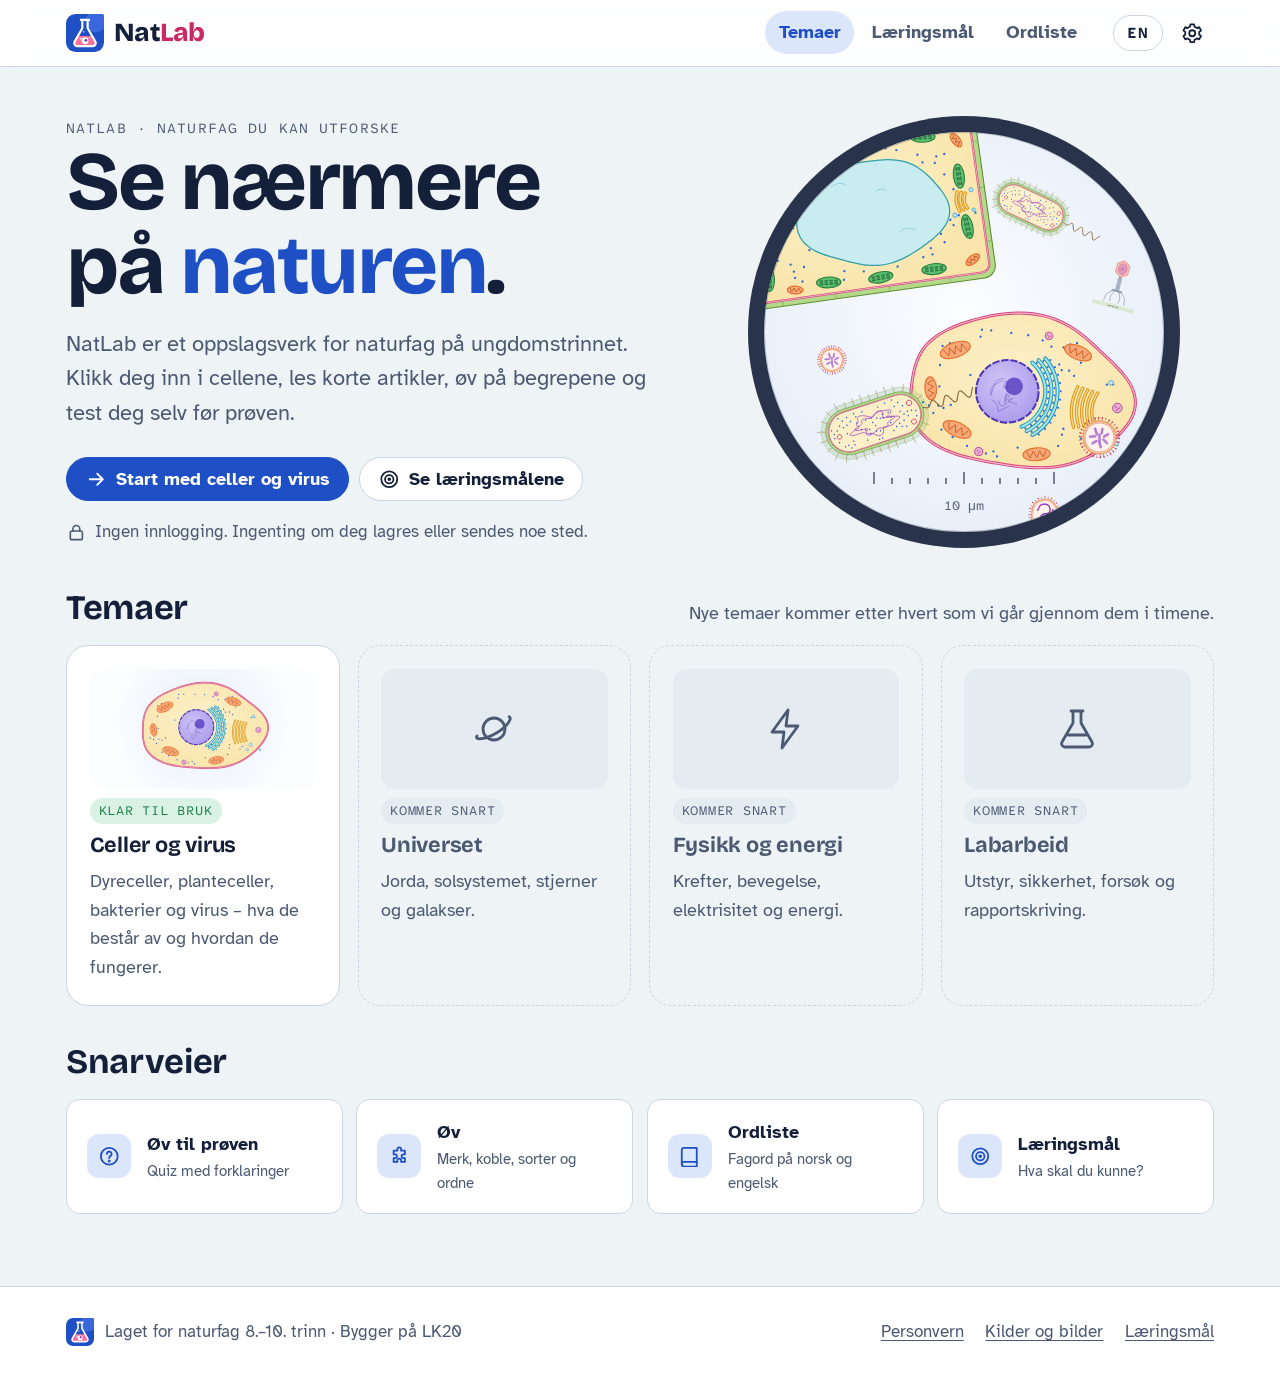
==== index.html @ e9ff168e "Add files via upload" ====
<!doctype html>
<html lang="nb">
<head>
<meta charset="utf-8">
<meta name="viewport" content="width=device-width, initial-scale=1, viewport-fit=cover">
<title>NatLab</title>
<meta name="claude:viewport-fit-sides" content="cover">
<meta name="description" content="NatLab – et interaktivt oppslagsverk i naturfag for 8.–10. trinn. Utforsk celler og virus, les, øv og test deg selv.">
<meta name="color-scheme" content="light dark">
<link rel="icon" href="assets/img/logo.svg" type="image/svg+xml">
<link rel="stylesheet" href="assets/css/natlab.css">
</head>
<body>
<a class="skip" href="#main">Hopp til innholdet</a>
<div id="dev-banner" class="dev-banner" hidden></div>
<header class="site-header" id="site-header"></header>
<main id="main" tabindex="-1"></main>
<footer class="site-footer" id="site-footer"></footer>
<div id="player" class="player" hidden role="region" aria-label="Opplesing"></div>
<div id="toast" class="toast" hidden role="status" aria-live="polite"></div>
<dialog id="settings" class="settings" aria-labelledby="settings-title"></dialog>
<noscript><p style="padding:2rem">NatLab trenger JavaScript for å fungere. / NatLab needs JavaScript to work.</p></noscript>

<!-- 1) Kjernen -->
<script src="assets/js/core.js"></script>

<!-- 2) Innhold: faste tekster og temaliste -->
<script src="content/ui.js"></script>
<script src="content/temaer.js"></script>
<script src="content/personvern.js"></script>

<!-- 3) Innhold: tema «Celler og virus» -->
<script src="content/celler/tema.js"></script>
<script src="content/celler/kilder.js"></script>
<script src="content/celler/strukturer.js"></script>
<script src="content/celler/diagrammer.js"></script>
<script src="content/celler/dyrecelle.js"></script>
<script src="content/celler/plantecelle.js"></script>
<script src="content/celler/bakterie.js"></script>
<script src="content/celler/virus.js"></script>
<script src="content/celler/sammenligning.js"></script>
<script src="content/celler/maal.js"></script>
<script src="content/celler/ordliste.js"></script>
<script src="content/celler/quiz.js"></script>
<!-- Nytt tema? Legg til filene her (se README.md). -->

<!-- 4) Appen -->
<script src="assets/js/readaloud.js"></script>
<script src="assets/js/diagram.js"></script>
<script src="assets/js/article.js"></script>
<script src="assets/js/activities.js"></script>
<script src="assets/js/quiz.js"></script>
<script src="assets/js/scale.js"></script>
<script src="assets/js/pages.js"></script>
<script src="assets/js/app.js"></script>
</body>
</html>
---- assets/css/natlab.css ----
/* =====================================================================
   NatLab – utseende
   Layout-idé: "objektglass" – hver side er som en preparert prøve med
   etikett (prøvenummer og størrelse), fargene er hentet fra fargestoffene
   man bruker i mikroskopet (metylenblått, eosin, jod).
   Mørk modus er "mørkefelt-mikroskopi".
   ===================================================================== */

@font-face { font-family: "Atkinson Hyperlegible"; src: url("../fonts/atkinson-hyperlegible-latin-400-normal.woff2") format("woff2"); font-weight: 400; font-style: normal; font-display: swap; }
@font-face { font-family: "Atkinson Hyperlegible"; src: url("../fonts/atkinson-hyperlegible-latin-700-normal.woff2") format("woff2"); font-weight: 700; font-style: normal; font-display: swap; }
@font-face { font-family: "Atkinson Hyperlegible"; src: url("../fonts/atkinson-hyperlegible-latin-400-italic.woff2") format("woff2"); font-weight: 400; font-style: italic; font-display: swap; }
@font-face { font-family: "Atkinson Hyperlegible"; src: url("../fonts/atkinson-hyperlegible-latin-700-italic.woff2") format("woff2"); font-weight: 700; font-style: italic; font-display: swap; }
@font-face { font-family: "Atkinson Hyperlegible Mono"; src: url("../fonts/atkinson-hyperlegible-mono-latin-400-normal.woff2") format("woff2"); font-weight: 400; font-display: swap; }
@font-face { font-family: "Atkinson Hyperlegible Mono"; src: url("../fonts/atkinson-hyperlegible-mono-latin-700-normal.woff2") format("woff2"); font-weight: 700; font-display: swap; }
@font-face { font-family: "Bricolage Grotesque"; src: url("../fonts/bricolage-grotesque-latin-wght-normal.woff2") format("woff2"); font-weight: 200 800; font-display: swap; }
@font-face { font-family: "OpenDyslexic"; src: url("../fonts/opendyslexic-latin-400-normal.woff2") format("woff2"); font-weight: 400; font-display: swap; }
@font-face { font-family: "OpenDyslexic"; src: url("../fonts/opendyslexic-latin-700-normal.woff2") format("woff2"); font-weight: 700; font-display: swap; }

:root {
  /* Farger – lyst tema (lysfelt-mikroskop) */
  --bg: #eef3f6;
  --surface: #ffffff;
  --surface-2: #e4ecf1;
  --ink: #14203a;
  --muted: #4b5a72;
  --line: #cad6e0;
  --brand: #1f4fc4;          /* metylenblått */
  --brand-ink: #ffffff;
  --brand-soft: #dce6fb;
  --accent: #c92a63;         /* eosin */
  --accent-soft: #fbe1ea;
  --amber: #8a5a00;          /* jod */
  --amber-soft: #fbefd2;
  --good: #1b7f45;
  --good-soft: #daf2e3;
  --bad: #b8322b;
  --bad-soft: #fbe3e1;
  --focus: #0b57d0;
  --shadow: 0 1px 2px rgba(20, 32, 58, .06), 0 8px 24px rgba(20, 32, 58, .07);
  --slide: #fbfdff;
  --slide-glow: #e6eef8;
  /* Farger inni tegningene */
  --c-cyto: #fdf0c8;
  --c-cyto-2: #f8e3a6;
  --c-vac: #c9ecf0;
  --c-nuc: #cfc6f6;
  --c-nuc-2: #a999ec;
  --c-virus-in: #fff3ec;
  --c-ink: #14203a;
  --c-pin: #14203a;
  --c-pin-ink: #ffffff;

  /* Skrift */
  --f-display: "Bricolage Grotesque", "Atkinson Hyperlegible", system-ui, sans-serif;
  --f-body: "Atkinson Hyperlegible", system-ui, -apple-system, "Segoe UI", Roboto, sans-serif;
  --f-mono: "Atkinson Hyperlegible Mono", ui-monospace, "SF Mono", Menlo, Consolas, monospace;
  --lh: 1.6;
  --ls: 0;
  --ws: 0;

  /* Mål */
  --r-sm: 8px;
  --r-md: 14px;
  --r-lg: 22px;
  --maxw: 1180px;
  --prose: 68ch;
}

@media (prefers-color-scheme: dark) {
  :root:not([data-theme="light"]) {
    --bg: #090f1e; --surface: #111a2f; --surface-2: #19243f; --ink: #e7edf8; --muted: #a2b2cc; --line: #273559;
    --brand: #82a7ff; --brand-ink: #0a1020; --brand-soft: #1b2a55; --accent: #ff7fab; --accent-soft: #3b1730;
    --amber: #f2bd52; --amber-soft: #33270f; --good: #57d693; --good-soft: #10301f; --bad: #ff8a80; --bad-soft: #3a1714;
    --focus: #9cc0ff; --shadow: 0 1px 2px rgba(0,0,0,.4), 0 10px 30px rgba(0,0,0,.35);
    --slide: #0b1324; --slide-glow: #13203d;
    --c-cyto: #3b3522; --c-cyto-2: #4a4126; --c-vac: #17414a; --c-nuc: #3a3170; --c-nuc-2: #5a4ab0; --c-virus-in: #2a1f22;
    --c-ink: #e7edf8; --c-pin: #e7edf8; --c-pin-ink: #0a1020;
    color-scheme: dark;
  }
}
:root[data-theme="dark"] {
  --bg: #090f1e; --surface: #111a2f; --surface-2: #19243f; --ink: #e7edf8; --muted: #a2b2cc; --line: #273559;
  --brand: #82a7ff; --brand-ink: #0a1020; --brand-soft: #1b2a55; --accent: #ff7fab; --accent-soft: #3b1730;
  --amber: #f2bd52; --amber-soft: #33270f; --good: #57d693; --good-soft: #10301f; --bad: #ff8a80; --bad-soft: #3a1714;
  --focus: #9cc0ff; --shadow: 0 1px 2px rgba(0,0,0,.4), 0 10px 30px rgba(0,0,0,.35);
  --slide: #0b1324; --slide-glow: #13203d;
  --c-cyto: #3b3522; --c-cyto-2: #4a4126; --c-vac: #17414a; --c-nuc: #3a3170; --c-nuc-2: #5a4ab0; --c-virus-in: #2a1f22;
  --c-ink: #e7edf8; --c-pin: #e7edf8; --c-pin-ink: #0a1020;
  color-scheme: dark;
}

/* Lesestøtte */
:root[data-font="dyslexic"] { --f-body: "OpenDyslexic", "Atkinson Hyperlegible", system-ui, sans-serif; --f-display: "OpenDyslexic", "Atkinson Hyperlegible", system-ui, sans-serif; }
:root[data-size="0"] { font-size: 100%; }
:root[data-size="1"] { font-size: 112.5%; }
:root[data-size="2"] { font-size: 131.25%; }
:root[data-spacing="wide"] { --lh: 1.9; --ls: .02em; --ws: .1em; }

/* ---------- Grunnlag ---------- */
*, *::before, *::after { box-sizing: border-box; }
[hidden] { display: none !important; }
html { -webkit-text-size-adjust: 100%; }
body {
  margin: 0;
  background: var(--bg);
  color: var(--ink);
  font-family: var(--f-body);
  font-size: 1rem;
  line-height: var(--lh);
  letter-spacing: var(--ls);
  word-spacing: var(--ws);
  overflow-x: hidden;
}
body::before { content: ""; position: fixed; inset: 0 0 auto; height: env(safe-area-inset-top, 0px); z-index: 60; background: var(--surface); }
img { max-width: 100%; height: auto; }
a { color: var(--brand); text-underline-offset: .18em; text-decoration-thickness: .08em; }
a:hover { text-decoration-thickness: .14em; }
button { font: inherit; color: inherit; letter-spacing: inherit; word-spacing: inherit; }
:focus-visible { outline: 3px solid var(--focus); outline-offset: 3px; border-radius: 4px; }
[tabindex="-1"]:focus { outline: none; }
h1, h2, h3, h4 { font-family: var(--f-display); line-height: 1.15; text-wrap: balance; margin: 0; letter-spacing: -.01em; }
h1 { font-size: clamp(2rem, 1.5rem + 2.4vw, 3.1rem); font-weight: 750; }
h2 { font-size: clamp(1.45rem, 1.2rem + 1vw, 1.9rem); font-weight: 700; }
h3 { font-size: 1.2rem; font-weight: 700; }
p { margin: 0; }
.sr-only { position: absolute !important; width: 1px; height: 1px; padding: 0; margin: -1px; overflow: hidden; clip: rect(0 0 0 0); white-space: nowrap; border: 0; }
.skip { position: absolute; left: -999px; top: 8px; z-index: 100; background: var(--brand); color: var(--brand-ink); padding: .5rem .9rem; border-radius: var(--r-sm); }
.skip:focus { left: 12px; }
.icon { width: 1.25em; height: 1.25em; fill: none; stroke: currentColor; stroke-width: 1.9; stroke-linecap: round; stroke-linejoin: round; flex: none; }
.mono { font-family: var(--f-mono); }
.eyebrow { font-family: var(--f-mono); font-size: .78rem; letter-spacing: .08em; text-transform: uppercase; color: var(--muted); }

.wrap {
  width: 100%;
  max-width: var(--maxw);
  margin-inline: auto;
  padding-left: max(16px, env(safe-area-inset-left, 0px));
  padding-right: max(16px, env(safe-area-inset-right, 0px));
}

/* ---------- Topptekst ---------- */
.site-header {
  position: sticky; top: env(safe-area-inset-top, 0px); z-index: 50;
  background: color-mix(in srgb, var(--surface) 92%, transparent);
  backdrop-filter: saturate(1.4) blur(10px);
  -webkit-backdrop-filter: saturate(1.4) blur(10px);
  border-bottom: 1px solid var(--line);
}
.header-row { display: flex; align-items: center; gap: .75rem; padding-block: .6rem; flex-wrap: wrap; }
.brand { display: inline-flex; align-items: center; gap: .55rem; text-decoration: none; color: var(--ink); margin-right: auto; }
.brand img { width: 38px; height: 38px; }
.brand-word { font-family: var(--f-display); font-weight: 800; font-size: 1.45rem; letter-spacing: -.02em; }
.brand-word span { color: var(--accent); }
.main-nav { display: flex; gap: .25rem; order: 3; width: 100%; overflow-x: auto; scrollbar-width: none; }
.main-nav::-webkit-scrollbar { display: none; }
.main-nav a { white-space: nowrap; text-decoration: none; color: var(--muted); font-weight: 700; padding: .4rem .75rem; border-radius: 999px; }
.main-nav a:hover { color: var(--ink); background: var(--surface-2); }
.main-nav a[aria-current="page"] { color: var(--brand); background: var(--brand-soft); }
.header-tools { display: flex; gap: .4rem; align-items: center; }
@media (min-width: 860px) {
  .main-nav { order: 0; width: auto; margin-right: .5rem; }
  .brand { margin-right: 1rem; }
  .header-row { flex-wrap: nowrap; }
  .main-nav { margin-left: auto; }
  .brand { margin-right: 0; }
}

/* ---------- Knapper ---------- */
.btn {
  display: inline-flex; align-items: center; justify-content: center; gap: .45rem;
  min-height: 44px; padding: .5rem 1rem; border-radius: 999px;
  border: 1.5px solid var(--line); background: var(--surface); color: var(--ink);
  font-weight: 700; text-decoration: none; cursor: pointer; line-height: 1.2;
  transition: background-color .15s, border-color .15s, transform .1s;
}
.btn:hover { border-color: var(--brand); }
.btn:active { transform: translateY(1px); }
.btn-primary { background: var(--brand); border-color: var(--brand); color: var(--brand-ink); }
.btn-primary:hover { filter: brightness(1.08); }
.btn-ghost { background: transparent; border-color: transparent; }
.btn-ghost:hover { background: var(--surface-2); border-color: transparent; }
.btn-sm { min-height: 36px; padding: .3rem .75rem; font-size: .9rem; }
.btn-icon { width: 44px; padding: 0; }
.btn[disabled] { opacity: .5; cursor: not-allowed; }
.lang-btn { font-family: var(--f-mono); font-size: .85rem; letter-spacing: .04em; }

.seg { display: inline-flex; background: var(--surface-2); border-radius: 999px; padding: 3px; gap: 2px; flex-wrap: wrap; }
.seg button { border: 0; background: transparent; border-radius: 999px; padding: .35rem .8rem; min-height: 36px; font-weight: 700; color: var(--muted); cursor: pointer; font-size: .9rem; }
.seg button[aria-pressed="true"] { background: var(--surface); color: var(--ink); box-shadow: var(--shadow); }

/* ---------- Hovedområde ---------- */
main { display: block; min-height: 60vh; }
main:focus { outline: none; }
.page { padding-block: 1.5rem 4rem; display: grid; gap: 2rem; }
.page-head { display: grid; gap: .75rem; }
.page-head .lead { font-size: 1.12rem; color: var(--muted); max-width: 62ch; }
.crumbs { display: flex; flex-wrap: wrap; gap: .35rem; align-items: center; font-size: .9rem; color: var(--muted); }
.crumbs a { color: var(--muted); }
.crumbs span[aria-hidden] { opacity: .6; }

/* Objektglass-etikett */
.specimen {
  display: inline-flex; flex-wrap: wrap; align-items: center; gap: .2rem .9rem;
  font-family: var(--f-mono); font-size: .8rem; letter-spacing: .06em; text-transform: uppercase;
  color: var(--muted); border: 1.5px dashed var(--line); border-radius: var(--r-sm);
  padding: .3rem .7rem; width: fit-content; max-width: 100%;
}
.specimen b { color: var(--accent); font-weight: 700; }
.specimen .nu, .nu { text-transform: none; }

/* ---------- Forside ---------- */
.hero { display: grid; gap: 2rem; align-items: center; padding-block: 1rem 0; }
@media (min-width: 900px) { .hero { grid-template-columns: 1.1fr .9fr; } }
.hero h1 { font-size: clamp(2.6rem, 1.8rem + 4vw, 4.6rem); line-height: 1.02; letter-spacing: -.03em; }
.hero h1 em { font-style: normal; color: var(--brand); }
.hero .lead { font-size: 1.2rem; color: var(--muted); max-width: 48ch; margin-top: 1rem; }
.hero-actions { display: flex; flex-wrap: wrap; gap: .6rem; margin-top: 1.5rem; }
.eyepiece { position: relative; width: min(100%, 440px); aspect-ratio: 1; margin-inline: auto; max-width: 100%; }
.eyepiece svg { width: 100%; height: 100%; display: block; }
.float-a { animation: drift 14s ease-in-out infinite; transform-box: fill-box; transform-origin: center; }
.float-b { animation: drift 18s ease-in-out infinite reverse; transform-box: fill-box; transform-origin: center; }
.float-c { animation: drift 11s ease-in-out infinite; animation-delay: -4s; transform-box: fill-box; transform-origin: center; }
@keyframes drift { 0%,100% { transform: translate(0,0) rotate(0deg); } 50% { transform: translate(6px,-8px) rotate(4deg); } }

.section-title { display: flex; align-items: baseline; justify-content: space-between; gap: 1rem; flex-wrap: wrap; }

.topic-grid { display: grid; gap: 1rem; grid-template-columns: repeat(auto-fit, minmax(240px, 1fr)); }
.topic-card {
  position: relative; display: grid; gap: .5rem; align-content: start;
  background: var(--surface); border: 1px solid var(--line); border-radius: var(--r-lg);
  padding: 1.25rem; text-decoration: none; color: var(--ink); min-width: 0;
  transition: transform .15s, box-shadow .15s, border-color .15s;
}
a.topic-card:hover { transform: translateY(-2px); box-shadow: var(--shadow); border-color: var(--brand); }
.topic-card .tc-art { height: 120px; border-radius: var(--r-md); background: radial-gradient(circle at 50% 45%, var(--slide-glow), var(--slide) 70%); display: grid; place-items: center; overflow: hidden; }
.topic-card .tc-art svg { height: 112px; width: auto; max-width: 100%; }
.topic-card p { color: var(--muted); }
.topic-card.is-soon { background: transparent; border-style: dashed; color: var(--muted); }
.topic-card.is-soon .tc-art { background: var(--surface-2); color: var(--muted); }
.topic-card.is-soon .tc-art .icon { width: 48px; height: 48px; stroke-width: 1.4; }
.badge { display: inline-block; font-family: var(--f-mono); font-size: .72rem; letter-spacing: .06em; text-transform: uppercase; padding: .15rem .5rem; border-radius: 999px; background: var(--surface-2); color: var(--muted); width: fit-content; }
.badge.live { background: var(--good-soft); color: var(--good); }
.badge.deeper { background: var(--accent-soft); color: var(--accent); }
.badge.login { background: var(--amber-soft); color: var(--amber); }

.quick-links { display: grid; gap: .75rem; grid-template-columns: repeat(auto-fit, minmax(220px, 1fr)); }
.quick-link { display: flex; align-items: center; gap: .9rem; padding: 1rem 1.1rem; border-radius: var(--r-md); background: var(--surface); border: 1px solid var(--line); text-decoration: none; color: var(--ink); font-weight: 700; }
.quick-link:hover { border-color: var(--brand); }
.quick-link .qi { width: 44px; height: 44px; border-radius: 12px; display: grid; place-items: center; background: var(--brand-soft); color: var(--brand); flex: none; }
.quick-link small { display: block; font-weight: 400; color: var(--muted); }

/* ---------- Organismekort ---------- */
.org-grid { display: grid; gap: 1rem; grid-template-columns: repeat(auto-fit, minmax(250px, 1fr)); }
.org-card { display: grid; grid-template-rows: auto 1fr; background: var(--surface); border: 1px solid var(--line); border-radius: var(--r-lg); overflow: hidden; text-decoration: none; color: var(--ink); transition: transform .15s, box-shadow .15s, border-color .15s; min-width: 0; }
.org-card:hover { transform: translateY(-2px); box-shadow: var(--shadow); border-color: var(--brand); }
.org-card .oc-art { aspect-ratio: 16 / 10; background: radial-gradient(circle at 50% 45%, var(--slide-glow), var(--slide) 72%); display: grid; place-items: center; padding: .75rem; border-bottom: 1px solid var(--line); }
.org-card .oc-art svg { width: 100%; height: 100%; }
.org-card .oc-body { padding: 1rem 1.1rem 1.2rem; display: grid; gap: .35rem; align-content: start; }
.org-card .oc-body p { color: var(--muted); font-size: .95rem; }

.tool-row { display: grid; gap: .75rem; grid-template-columns: repeat(auto-fit, minmax(200px, 1fr)); }

/* ---------- Faner ---------- */
.tabs { display: flex; gap: .35rem; flex-wrap: wrap; border-bottom: 1.5px solid var(--line); }
.tabs a, .tabs button { text-decoration: none; color: var(--muted); font-weight: 700; padding: .6rem .95rem; border: 0; background: none; border-bottom: 3px solid transparent; margin-bottom: -1.5px; cursor: pointer; display: inline-flex; gap: .4rem; align-items: center; }
.tabs a:hover, .tabs button:hover { color: var(--ink); }
.tabs [aria-current="page"], .tabs [aria-selected="true"] { color: var(--brand); border-bottom-color: var(--brand); }

/* ---------- Utforsker ---------- */
.explorer { display: grid; gap: 1.25rem; align-items: start; }
@media (min-width: 980px) { .explorer { grid-template-columns: minmax(0, 1.55fr) minmax(300px, 1fr); } .ex-panel { position: sticky; top: calc(env(safe-area-inset-top, 0px) + 84px); } }
.ex-stage { display: grid; gap: .9rem; min-width: 0; }
.ex-toolbar { display: flex; flex-wrap: wrap; gap: .5rem .75rem; align-items: center; }
.ex-toolbar .label { font-size: .85rem; color: var(--muted); font-weight: 700; }
.ex-figures { display: grid; gap: 1rem; }
.ex-figures.two { grid-template-columns: repeat(auto-fit, minmax(260px, 1fr)); }
.slide {
  position: relative; margin: 0; border-radius: var(--r-lg); border: 1px solid var(--line);
  background: radial-gradient(ellipse at 50% 45%, var(--slide-glow), var(--slide) 75%);
  padding: clamp(.5rem, 2vw, 1.25rem); min-width: 0;
}
.slide figcaption { font-family: var(--f-mono); font-size: .78rem; letter-spacing: .05em; text-transform: uppercase; color: var(--muted); margin-top: .35rem; text-align: center; }
svg.diagram { width: 100%; height: auto; display: block; overflow: visible; }
svg.diagram .part { transition: opacity .2s, filter .2s; }
svg.diagram.is-interactive .part:not(.is-off) { cursor: pointer; }
svg.diagram .part:not(.is-off):hover, svg.diagram .part:focus-visible { filter: drop-shadow(0 0 5px var(--focus)) drop-shadow(0 0 2px var(--focus)); outline: none; }
svg.diagram.has-selection .part:not(.is-selected):not(.no-dim) { opacity: .28; }
svg.diagram .part.is-selected { filter: drop-shadow(0 0 7px var(--accent)) drop-shadow(0 0 2px var(--accent)); }
svg.diagram .part.is-off { opacity: .22; pointer-events: none; }
svg.diagram .part.is-flash { animation: flash 1s ease-in-out 2; }
@keyframes flash { 50% { filter: drop-shadow(0 0 9px var(--accent)) drop-shadow(0 0 3px var(--accent)); } }
svg.diagram .pin circle { fill: var(--c-pin); stroke: var(--slide); stroke-width: 3; }
svg.diagram .pin text { fill: var(--c-pin-ink); font-family: var(--f-mono); font-weight: 700; font-size: 17px; text-anchor: middle; dominant-baseline: central; }
svg.diagram .pin.is-selected circle { fill: var(--accent); }
svg.diagram .pin.slot-ok circle { fill: var(--good); }
svg.diagram .pin.slot-bad circle { fill: var(--bad); }
svg.diagram .pin.slot-filled circle { fill: var(--brand); }
svg.diagram .pin.slot-target { cursor: pointer; }
svg.diagram .scalebar line { stroke: var(--c-ink); stroke-width: 3; }
svg.diagram .scalebar text { fill: var(--c-ink); font-family: var(--f-mono); font-size: 15px; text-anchor: middle; }
svg.diagram .svg-note { fill: var(--muted); font-family: var(--f-mono); font-size: 14px; }
.unique-mark { animation: pulse 2.4s ease-in-out infinite; }
@keyframes pulse { 0%,100% { filter: drop-shadow(0 0 0 transparent); } 50% { filter: drop-shadow(0 0 6px var(--accent)); } }

.legend { list-style: none; margin: 0; padding: 0; display: flex; flex-wrap: wrap; gap: .45rem; }
.legend button { display: inline-flex; align-items: center; gap: .45rem; border: 1.5px solid var(--line); background: var(--surface); border-radius: 999px; padding: .3rem .75rem .3rem .35rem; min-height: 40px; cursor: pointer; font-weight: 700; font-size: .92rem; text-align: left; }
.legend button:hover { border-color: var(--brand); }
.legend button[aria-pressed="true"] { border-color: var(--accent); background: var(--accent-soft); }
.legend .num { font-family: var(--f-mono); font-size: .8rem; width: 1.7rem; height: 1.7rem; border-radius: 50%; display: inline-grid; place-items: center; color: #fff; background: var(--c); flex: none; text-shadow: 0 1px 1px rgba(0,0,0,.35); }
.legend .is-deeper { opacity: .55; }
.swatch { display: inline-block; width: .9rem; height: .9rem; border-radius: 4px; background: var(--c); flex: none; box-shadow: inset 0 0 0 1px rgba(0,0,0,.15); }

.ex-panel { background: var(--surface); border: 1px solid var(--line); border-radius: var(--r-lg); padding: 1.25rem; display: grid; gap: .9rem; min-width: 0; scroll-margin-top: 90px; }
.ex-panel .sp-head { display: grid; grid-template-columns: auto minmax(0, 1fr) auto; gap: .25rem .75rem; align-items: center; }
.ex-panel .sp-head h3 { overflow-wrap: anywhere; }
@media (max-width: 520px) { .ex-panel .sp-head .read-btn { grid-column: 1 / -1; grid-row: 3; justify-self: start; } }
.ex-panel .sp-dot { width: 2.4rem; height: 2.4rem; border-radius: 12px; background: var(--c); box-shadow: inset 0 0 0 2px rgba(255,255,255,.35); }
.ex-panel .alt-name { grid-column: 2 / 3; color: var(--muted); font-size: .92rem; }
.ex-panel dl { margin: 0; display: grid; gap: .75rem; }
.ex-panel dt { font-family: var(--f-mono); font-size: .76rem; letter-spacing: .07em; text-transform: uppercase; color: var(--muted); }
.ex-panel dd { margin: .15rem 0 0; }
.ex-panel .analogy { background: var(--brand-soft); border-radius: var(--r-md); padding: .7rem .9rem; }
.found-in { display: flex; flex-wrap: wrap; gap: .35rem; }
.found-in span { font-size: .85rem; padding: .15rem .55rem; border-radius: 999px; border: 1.5px solid var(--line); }
.found-in span.yes { border-color: var(--good); color: var(--good); background: var(--good-soft); }
.found-in span.no { text-decoration: line-through; opacity: .6; }
.found-in span.some { border-color: var(--amber); color: var(--amber); background: var(--amber-soft); }
.panel-empty { color: var(--muted); display: grid; gap: .75rem; }
.panel-empty .hint { display: flex; gap: .6rem; align-items: center; }
.sp-src { font-size: .85rem; color: var(--muted); border-top: 1px dashed var(--line); padding-top: .6rem; }

/* ---------- Artikkel ---------- */
.article-layout { display: grid; gap: 2rem; align-items: start; }
@media (min-width: 1040px) { .article-layout { grid-template-columns: minmax(0, 1fr) 260px; } .toc { position: sticky; top: calc(env(safe-area-inset-top, 0px) + 84px); } }
.prose { max-width: var(--prose); display: grid; gap: 1.1rem; min-width: 0; }
.prose > section { display: grid; gap: 1rem; scroll-margin-top: 90px; }
.prose > *, .prose > section > *, .deeper-body > *, .ex-stage > *, .activity > *, .page > * { min-width: 0; }
.prose h2 { margin-top: 1.25rem; display: flex; align-items: center; gap: .6rem; justify-content: space-between; }
.prose p, .prose li { font-size: 1.05rem; }
.prose ul, .prose ol { margin: 0; padding-left: 1.3rem; display: grid; gap: .35rem; }
strong.key { font-weight: 700; background: linear-gradient(transparent 58%, color-mix(in srgb, var(--accent) 22%, transparent) 58%); padding: 0 .08em; border-radius: 2px; }
.term { border: 0; background: none; padding: 0; color: inherit; font: inherit; cursor: help; border-bottom: 2px dotted var(--brand); line-height: inherit; }
.term:hover { color: var(--brand); }
.cite { font-family: var(--f-mono); font-size: .72em; vertical-align: super; line-height: 0; margin-left: .1em; }
.cite a { text-decoration: none; padding: 0 .12em; border-radius: 3px; background: var(--surface-2); color: var(--muted); }
.cite a:hover { color: var(--brand); }

.goals-box { background: var(--surface); border: 1px solid var(--line); border-radius: var(--r-lg); padding: 1rem 1.2rem; display: grid; gap: .5rem; }
.goals-box ul { list-style: none; padding: 0; margin: 0; display: grid; gap: .4rem; }
.goals-box li { display: flex; gap: .55rem; align-items: flex-start; }
.goals-box li .icon { color: var(--good); margin-top: .2em; }

.keypoints { border-radius: var(--r-lg); padding: 1.1rem 1.25rem; background: var(--brand-soft); display: grid; gap: .6rem; }
.keypoints h3 { font-size: 1rem; font-family: var(--f-mono); text-transform: uppercase; letter-spacing: .07em; color: var(--brand); }
.keypoints ul { list-style: none; padding: 0; display: grid; gap: .5rem; }
.keypoints li { display: grid; grid-template-columns: auto 1fr; gap: .6rem; }
.keypoints li::before { content: ""; width: .6rem; height: .6rem; border-radius: 50%; background: var(--brand); margin-top: .55em; }

.callout { border-radius: var(--r-md); padding: .9rem 1.1rem; display: grid; gap: .35rem; border: 1.5px solid; }
.callout .co-title { display: flex; align-items: center; gap: .5rem; font-family: var(--f-mono); font-size: .8rem; letter-spacing: .07em; text-transform: uppercase; font-weight: 700; }
.callout.fact { background: var(--amber-soft); border-color: color-mix(in srgb, var(--amber) 35%, transparent); }
.callout.fact .co-title { color: var(--amber); }
.callout.misconception { background: var(--bad-soft); border-color: color-mix(in srgb, var(--bad) 35%, transparent); }
.callout.misconception .co-title { color: var(--bad); }
.callout.model { background: var(--surface-2); border-color: var(--line); border-style: dashed; }
.callout.model .co-title { color: var(--muted); }
.callout.history { background: var(--surface); border-color: var(--line); }
.callout.history .co-title { color: var(--accent); }
.callout .myth { text-decoration: line-through; text-decoration-color: var(--bad); text-decoration-thickness: 2px; font-weight: 700; }

.equation { font-family: var(--f-mono); background: var(--surface); border: 1px solid var(--line); border-radius: var(--r-md); padding: .9rem 1rem; display: grid; gap: .3rem; overflow-x: auto; }
.equation .eq { font-size: 1.05rem; white-space: nowrap; }
.equation .eq-words { color: var(--muted); font-size: .9rem; }
.equation .eq-name { font-size: .78rem; letter-spacing: .07em; text-transform: uppercase; color: var(--accent); }

.photo { margin: 0; display: grid; gap: .5rem; }
.photo img { border-radius: var(--r-md); border: 1px solid var(--line); width: 100%; background: var(--surface-2); }
.photo figcaption { font-size: .92rem; color: var(--muted); }
.photo .credit { font-size: .8rem; }
.photo-pair .photo img { aspect-ratio: 4 / 3; object-fit: cover; }
.photo-pair { display: grid; gap: 1rem; grid-template-columns: repeat(auto-fit, minmax(220px, 1fr)); }

.check { border: 1.5px solid var(--line); border-radius: var(--r-md); padding: 1rem 1.1rem; display: grid; gap: .7rem; background: var(--surface); }
.check .co-title { font-family: var(--f-mono); font-size: .8rem; letter-spacing: .07em; text-transform: uppercase; color: var(--brand); font-weight: 700; }
.options { display: grid; gap: .5rem; }
.opt { text-align: left; border: 1.5px solid var(--line); background: var(--surface); border-radius: var(--r-md); padding: .65rem .9rem; min-height: 46px; cursor: pointer; display: flex; gap: .65rem; align-items: center; font-size: 1rem; }
.opt:hover:not([disabled]) { border-color: var(--brand); }
.opt .ok, .opt .no { margin-left: auto; }
.opt.is-correct { border-color: var(--good); background: var(--good-soft); }
.opt.is-wrong { border-color: var(--bad); background: var(--bad-soft); }
.opt.is-picked { border-color: var(--brand); background: var(--brand-soft); }
.opt[disabled] { cursor: default; }
.opt .letter { font-family: var(--f-mono); font-weight: 700; width: 1.8rem; height: 1.8rem; border-radius: 8px; display: inline-grid; place-items: center; background: var(--surface-2); flex: none; font-size: .85rem; }
.feedback { border-radius: var(--r-md); padding: .75rem .95rem; display: grid; gap: .25rem; }
.feedback.good { background: var(--good-soft); }
.feedback.bad { background: var(--bad-soft); }
.feedback .fb-title { font-weight: 700; display: flex; gap: .4rem; align-items: center; }
.feedback.good .fb-title { color: var(--good); }
.feedback.bad .fb-title { color: var(--bad); }

.prompt { display: grid; grid-template-columns: auto 1fr; gap: .8rem; align-items: start; padding: .9rem 1rem; border-radius: var(--r-md); background: var(--surface-2); }
.prompt .p-icon { width: 2.3rem; height: 2.3rem; display: grid; place-items: center; border-radius: 10px; background: var(--surface); color: var(--accent); }
.prompt .co-title { font-family: var(--f-mono); font-size: .78rem; letter-spacing: .07em; text-transform: uppercase; color: var(--muted); font-weight: 700; }

details.deeper { border: 1.5px solid color-mix(in srgb, var(--accent) 40%, var(--line)); border-radius: var(--r-md); background: var(--surface); }
details.deeper > summary { cursor: pointer; padding: .8rem 1rem; display: flex; align-items: center; gap: .6rem; font-weight: 700; list-style: none; }
details.deeper > summary::-webkit-details-marker { display: none; }
details.deeper > summary::after { content: "+"; margin-left: auto; font-family: var(--f-mono); font-size: 1.3rem; color: var(--accent); }
details.deeper[open] > summary::after { content: "–"; }
details.deeper > .deeper-body { padding: 0 1rem 1rem; display: grid; gap: 1rem; }

.toc { display: grid; gap: .25rem; font-size: .93rem; border-left: 2px solid var(--line); padding-left: 1rem; }
.toc a { color: var(--muted); text-decoration: none; padding: .15rem 0; }
.toc a:hover { color: var(--brand); }
.toc .eyebrow { margin-bottom: .3rem; }

.sources { display: grid; gap: .6rem; border-top: 1.5px solid var(--line); padding-top: 1.25rem; }
.sources ol { margin: 0; padding-left: 1.6rem; display: grid; gap: .4rem; font-size: .95rem; }
.sources li { scroll-margin-top: 100px; }
.sources li:target { background: var(--amber-soft); border-radius: 6px; }
.sources .src-meta { color: var(--muted); }

.res-grid { display: grid; gap: .75rem; grid-template-columns: repeat(auto-fit, minmax(240px, 1fr)); }
.res-card { display: grid; grid-template-columns: auto 1fr; gap: .75rem; padding: .9rem 1rem; border: 1px solid var(--line); border-radius: var(--r-md); background: var(--surface); text-decoration: none; color: var(--ink); min-width: 0; }
.res-card:hover { border-color: var(--brand); }
.res-card .ri { width: 2.6rem; height: 2.6rem; border-radius: 10px; display: grid; place-items: center; background: var(--accent-soft); color: var(--accent); }
.res-card.doc .ri { background: var(--brand-soft); color: var(--brand); }
.res-card .rt { font-weight: 700; line-height: 1.3; overflow-wrap: anywhere; }
.res-card .rm { font-size: .85rem; color: var(--muted); display: flex; flex-wrap: wrap; gap: .25rem .6rem; align-items: center; }
.res-card .rd { font-size: .9rem; color: var(--muted); grid-column: 2; }

.read-btn { display: inline-flex; align-items: center; gap: .35rem; border: 1.5px solid var(--line); background: var(--surface); border-radius: 999px; padding: .25rem .7rem; min-height: 36px; font-size: .85rem; font-weight: 700; cursor: pointer; color: var(--muted); font-family: var(--f-body); letter-spacing: 0; white-space: nowrap; }
.read-btn:hover { color: var(--brand); border-color: var(--brand); }
.is-reading { background: color-mix(in srgb, var(--focus) 16%, transparent); border-radius: 6px; box-shadow: 0 0 0 4px color-mix(in srgb, var(--focus) 16%, transparent); }

/* Trinnvis figur (virussyklus) */
.stepper { display: grid; gap: .9rem; border: 1px solid var(--line); border-radius: var(--r-lg); padding: 1rem; background: var(--surface); }
.stepper .slide { padding: .5rem; }
.stepper .slide svg { width: 100%; height: auto; display: block; }
.stepper .st-controls { display: flex; flex-wrap: wrap; align-items: center; gap: .5rem; }
.stepper .st-dots { display: flex; gap: .35rem; margin-inline: auto; }
.stepper .st-dots button { width: 2.2rem; height: 2.2rem; border-radius: 50%; border: 1.5px solid var(--line); background: var(--surface); font-family: var(--f-mono); font-weight: 700; cursor: pointer; }
.stepper .st-dots button[aria-current="step"] { background: var(--brand); color: var(--brand-ink); border-color: var(--brand); }
.stepper .st-text { display: grid; gap: .3rem; min-height: 5.5em; }
.stepper .st-text h3 { font-size: 1.1rem; }
[data-st] { opacity: 0; transition: opacity .45s ease, transform .6s ease; }
.show-1 [data-st~="1"], .show-2 [data-st~="2"], .show-3 [data-st~="3"], .show-4 [data-st~="4"], .show-5 [data-st~="5"] { opacity: 1; }

/* Tabeller */
.table-wrap { overflow-x: auto; border: 1px solid var(--line); border-radius: var(--r-md); background: var(--surface); }
table.grid-table { border-collapse: collapse; width: 100%; min-width: 560px; font-size: .95rem; }
.grid-table th, .grid-table td { padding: .6rem .75rem; border-bottom: 1px solid var(--line); text-align: left; vertical-align: top; }
.grid-table thead th { font-family: var(--f-mono); font-size: .78rem; letter-spacing: .06em; text-transform: uppercase; color: var(--muted); background: var(--surface-2); }
.grid-table tbody tr:last-child td, .grid-table tbody tr:last-child th { border-bottom: 0; }
.grid-table td.c { text-align: center; }
.grid-table th[scope="row"] { font-weight: 700; display: table-cell; }
.grid-table .row-name { display: flex; gap: .5rem; align-items: center; }
.yes-mark { color: var(--good); font-weight: 700; }
.no-mark { color: var(--muted); opacity: .6; }
.some-mark { color: var(--amber); font-weight: 700; font-size: .85rem; }

/* ---------- Øving ---------- */
.activity { display: grid; gap: 1.1rem; }
.act-help { color: var(--muted); }
.bank { display: flex; flex-wrap: wrap; gap: .5rem; padding: .8rem; border: 1.5px dashed var(--line); border-radius: var(--r-md); min-height: 64px; background: var(--surface); align-items: center; }
.bank .bank-empty { color: var(--muted); font-size: .9rem; }
.chip { border: 1.5px solid var(--line); background: var(--surface); border-radius: 999px; padding: .4rem .85rem; min-height: 42px; font-weight: 700; cursor: grab; display: inline-flex; align-items: center; gap: .4rem; touch-action: manipulation; }
.chip:hover { border-color: var(--brand); }
.chip[aria-pressed="true"] { background: var(--brand); border-color: var(--brand); color: var(--brand-ink); }
.slots { list-style: none; margin: 0; padding: 0; display: grid; gap: .5rem; grid-template-columns: repeat(auto-fill, minmax(230px, 1fr)); }
.slot { display: flex; align-items: center; gap: .6rem; border: 1.5px solid var(--line); border-radius: var(--r-md); padding: .4rem .5rem; min-height: 52px; background: var(--surface); cursor: pointer; width: 100%; text-align: left; }
.slot .num { font-family: var(--f-mono); font-weight: 700; width: 2rem; height: 2rem; border-radius: 50%; background: var(--c-pin); color: var(--c-pin-ink); display: grid; place-items: center; flex: none; }
.slot .val { font-weight: 700; }
.slot .val.empty { color: var(--muted); font-weight: 400; font-style: italic; }
.slot.is-target { border-color: var(--brand); border-style: dashed; background: var(--brand-soft); }
.slot.ok { border-color: var(--good); background: var(--good-soft); }
.slot.bad { border-color: var(--bad); background: var(--bad-soft); }
.slot.drag-over { border-color: var(--accent); background: var(--accent-soft); }
.act-bar { display: flex; flex-wrap: wrap; gap: .6rem; align-items: center; }
.act-result { font-weight: 700; }
.act-result.good { color: var(--good); }
.act-result.bad { color: var(--bad); }
.label-layout { display: grid; gap: 1rem; }
@media (min-width: 980px) { .label-layout { grid-template-columns: minmax(0, 1.3fr) minmax(280px, 1fr); align-items: start; } }

.match-cols { display: grid; gap: 1rem; }
@media (min-width: 760px) { .match-cols { grid-template-columns: minmax(0, .8fr) minmax(0, 1.2fr); } }
.match-col { display: grid; gap: .5rem; align-content: start; }
.match-item { text-align: left; border: 1.5px solid var(--line); background: var(--surface); border-radius: var(--r-md); padding: .6rem .8rem; min-height: 48px; cursor: pointer; display: flex; align-items: center; gap: .6rem; width: 100%; }
.match-item:hover { border-color: var(--brand); }
.match-item[aria-pressed="true"] { border-color: var(--brand); background: var(--brand-soft); }
.match-item .pair-tag { margin-left: auto; font-family: var(--f-mono); font-size: .8rem; font-weight: 700; min-width: 1.8rem; height: 1.8rem; border-radius: 50%; display: inline-grid; place-items: center; color: #fff; }
.match-item.ok { border-color: var(--good); background: var(--good-soft); }
.match-item.bad { border-color: var(--bad); background: var(--bad-soft); }

.sort-table td.c button { width: 2.6rem; height: 2.6rem; border-radius: 10px; border: 1.5px solid var(--line); background: var(--surface); cursor: pointer; display: inline-grid; place-items: center; }
.sort-table td.c button[aria-pressed="true"] { background: var(--brand); border-color: var(--brand); color: var(--brand-ink); }
.sort-table td.c button.ok { box-shadow: 0 0 0 3px var(--good); }
.sort-table td.c button.bad { box-shadow: 0 0 0 3px var(--bad); }

.order-list { list-style: none; margin: 0; padding: 0; display: grid; gap: .5rem; }
.order-item { display: grid; grid-template-columns: auto 1fr auto; align-items: center; gap: .6rem; border: 1.5px solid var(--line); border-radius: var(--r-md); background: var(--surface); padding: .5rem .6rem; cursor: grab; }
.order-item .pos { font-family: var(--f-mono); font-weight: 700; width: 2rem; height: 2rem; border-radius: 8px; background: var(--surface-2); display: grid; place-items: center; }
.order-item .mv { display: flex; gap: .25rem; }
.order-item .mv button { width: 40px; height: 40px; border-radius: 10px; border: 1.5px solid var(--line); background: var(--surface); cursor: pointer; display: grid; place-items: center; }
.order-item.ok { border-color: var(--good); background: var(--good-soft); }
.order-item.bad { border-color: var(--bad); background: var(--bad-soft); }
.order-item.dragging { opacity: .5; }

/* ---------- Quiz ---------- */
.quiz-setup { display: grid; gap: 1.25rem; background: var(--surface); border: 1px solid var(--line); border-radius: var(--r-lg); padding: 1.25rem; max-width: 760px; }
.quiz-setup fieldset { border: 0; padding: 0; margin: 0; display: grid; gap: .5rem; }
.quiz-setup legend { font-weight: 700; margin-bottom: .4rem; }
.choice-row { display: flex; flex-wrap: wrap; gap: .5rem; }
.choice-row label { display: inline-flex; align-items: center; gap: .45rem; border: 1.5px solid var(--line); border-radius: 999px; padding: .35rem .85rem; min-height: 42px; cursor: pointer; background: var(--surface); }
.choice-row input { accent-color: var(--brand); width: 1.1rem; height: 1.1rem; }
.choice-row label:has(input:checked) { border-color: var(--brand); background: var(--brand-soft); }
.quiz-card { background: var(--surface); border: 1px solid var(--line); border-radius: var(--r-lg); padding: clamp(1rem, 3vw, 1.75rem); display: grid; gap: 1rem; max-width: 820px; }
.quiz-progress { display: flex; align-items: center; gap: .8rem; font-family: var(--f-mono); font-size: .85rem; color: var(--muted); }
.quiz-progress .bar { flex: 1; height: 8px; border-radius: 999px; background: var(--surface-2); overflow: hidden; }
.quiz-progress .bar span { display: block; height: 100%; background: var(--brand); border-radius: 999px; transition: width .3s; }
.quiz-q { font-size: 1.25rem; font-family: var(--f-display); font-weight: 650; line-height: 1.3; }
.quiz-hotspot .slide { max-width: 640px; }
.score-ring { display: grid; place-items: center; width: 150px; height: 150px; border-radius: 50%; background: conic-gradient(var(--good) calc(var(--p) * 1%), var(--surface-2) 0); margin-inline: auto; }
.score-ring div { width: 118px; height: 118px; border-radius: 50%; background: var(--surface); display: grid; place-items: center; text-align: center; font-family: var(--f-display); font-weight: 800; font-size: 2rem; line-height: 1; }
.score-ring small { display: block; font-family: var(--f-body); font-weight: 400; font-size: .85rem; color: var(--muted); }
.review-list { display: grid; gap: .6rem; list-style: none; padding: 0; margin: 0; }
.review-list li { border: 1px solid var(--line); border-radius: var(--r-md); padding: .75rem .9rem; display: grid; gap: .3rem; }

/* ---------- Størrelser ---------- */
.scale-view { display: grid; gap: 1rem; }
.scale-stage { border-radius: var(--r-lg); border: 1px solid var(--line); background: radial-gradient(ellipse at 50% 50%, var(--slide-glow), var(--slide) 80%); overflow: hidden; }
.scale-stage svg { width: 100%; height: auto; display: block; }
.scale-stage text { font-family: var(--f-body); fill: var(--c-ink); }
.scale-controls { display: grid; gap: .5rem; }
.scale-controls input[type="range"] { width: 100%; accent-color: var(--brand); min-height: 36px; }
.scale-stops { display: flex; flex-wrap: wrap; gap: .4rem; }
.scale-info { display: grid; gap: .3rem; background: var(--surface); border: 1px solid var(--line); border-radius: var(--r-md); padding: .9rem 1rem; }
.scale-info .big { font-family: var(--f-display); font-weight: 750; font-size: 1.4rem; }

/* ---------- Ordliste ---------- */
.search { display: flex; align-items: center; gap: .5rem; border: 1.5px solid var(--line); border-radius: 999px; padding: .2rem .4rem .2rem .9rem; background: var(--surface); max-width: 520px; }
.search input { border: 0; background: transparent; font: inherit; color: inherit; flex: 1; min-height: 42px; min-width: 0; outline: none; }
.search:focus-within { outline: 3px solid var(--focus); outline-offset: 2px; }
.gloss-list { display: grid; gap: .6rem; grid-template-columns: repeat(auto-fill, minmax(280px, 1fr)); }
.gloss-item { border: 1px solid var(--line); border-radius: var(--r-md); background: var(--surface); padding: .9rem 1rem; display: grid; gap: .3rem; align-content: start; min-width: 0; }
.gloss-item h3 { font-size: 1.1rem; }
.gloss-item .en { font-family: var(--f-mono); font-size: .82rem; color: var(--muted); }
.gloss-item p { font-size: .97rem; }

/* ---------- Mål ---------- */
.goal-topic { display: grid; gap: 1rem; background: var(--surface); border: 1px solid var(--line); border-radius: var(--r-lg); padding: clamp(1rem, 3vw, 1.75rem); }
.goal-group { display: grid; gap: .5rem; }
.goal-group h3 { font-size: 1.1rem; }
.goal-list { list-style: none; margin: 0; padding: 0; display: grid; gap: .5rem; }
.goal-list li { display: grid; grid-template-columns: auto 1fr; gap: .7rem; align-items: start; padding: .6rem .75rem; border-radius: var(--r-md); background: var(--surface-2); }
.goal-list .gnum { font-family: var(--f-mono); font-weight: 700; font-size: .8rem; color: var(--brand); background: var(--surface); border-radius: 8px; padding: .15rem .45rem; margin-top: .1rem; }
.goal-list .glink { font-size: .9rem; }
.official { border-left: 4px solid var(--brand); padding: .25rem 0 .25rem 1rem; display: grid; gap: .5rem; }
.official ul { margin: 0; padding-left: 1.1rem; display: grid; gap: .35rem; }
.official .src-meta { font-size: .85rem; color: var(--muted); }

/* ---------- Ordforklaring (popover) ---------- */
.term-pop { position: absolute; z-index: 70; max-width: min(340px, calc(100vw - 32px)); background: var(--surface); color: var(--ink); border: 1px solid var(--line); border-radius: var(--r-md); box-shadow: var(--shadow); padding: .85rem 1rem; display: grid; gap: .35rem; font-size: .95rem; }
.term-pop h4 { font-size: 1.05rem; }
.term-pop .en { font-family: var(--f-mono); font-size: .8rem; color: var(--muted); }
.term-pop .tp-actions { display: flex; gap: .4rem; flex-wrap: wrap; margin-top: .2rem; }

/* ---------- Innstillinger ---------- */
dialog.settings { border: 1px solid var(--line); border-radius: var(--r-lg); padding: 0; width: min(560px, calc(100vw - 24px)); max-height: calc(100dvh - 24px); background: var(--surface); color: var(--ink); box-shadow: var(--shadow); }
dialog.settings::backdrop { background: rgba(8, 14, 30, .55); }
.settings-inner { display: grid; gap: 1.1rem; padding: 1.25rem; }
.settings-head { display: flex; align-items: center; justify-content: space-between; gap: 1rem; }
.set-row { display: grid; gap: .45rem; }
.set-row > .set-label { font-weight: 700; }
.set-row .set-help { font-size: .88rem; color: var(--muted); }
.set-row input[type="range"] { width: 100%; accent-color: var(--brand); }
.voice-status { font-size: .88rem; padding: .55rem .75rem; border-radius: var(--r-sm); background: var(--surface-2); }
.voice-status.warn { background: var(--amber-soft); }

/* ---------- Opplesingsspiller ---------- */
.player {
  position: fixed; left: 50%; transform: translateX(-50%);
  bottom: calc(14px + env(safe-area-inset-bottom, 0px)); z-index: 65;
  display: flex; align-items: center; gap: .5rem; padding: .45rem .5rem .45rem 1rem;
  background: var(--ink); color: var(--bg); border-radius: 999px; box-shadow: var(--shadow);
  max-width: calc(100vw - 32px);
}
.player .btn { min-height: 38px; background: transparent; border-color: color-mix(in srgb, var(--bg) 35%, transparent); color: var(--bg); }
.player .pl-text { font-weight: 700; font-size: .9rem; white-space: nowrap; overflow: hidden; text-overflow: ellipsis; }
.toast {
  position: fixed; left: 50%; transform: translateX(-50%); bottom: calc(80px + env(safe-area-inset-bottom, 0px)); z-index: 80;
  background: var(--surface); border: 1px solid var(--line); box-shadow: var(--shadow); border-radius: var(--r-md);
  padding: .75rem 1rem; max-width: min(460px, calc(100vw - 32px)); font-size: .95rem;
}

/* ---------- Bunntekst ---------- */
.site-footer { border-top: 1px solid var(--line); background: var(--surface); padding-block: 1.75rem calc(1.75rem + env(safe-area-inset-bottom, 0px)); }
.footer-row { display: flex; flex-wrap: wrap; gap: 1rem 2rem; align-items: center; justify-content: space-between; color: var(--muted); font-size: .92rem; }
.footer-row nav { display: flex; flex-wrap: wrap; gap: .4rem 1.2rem; }
.footer-row a { color: var(--muted); }

.dev-banner { background: var(--amber-soft); color: var(--ink); font-size: .85rem; padding-block: .4rem; }

.card-plain { background: var(--surface); border: 1px solid var(--line); border-radius: var(--r-lg); padding: clamp(1rem, 3vw, 1.5rem); display: grid; gap: .8rem; min-width: 0; }
.credits-list { display: grid; gap: .9rem; }
.credit-item { display: grid; grid-template-columns: 96px 1fr; gap: 1rem; align-items: start; }
.credit-item img { width: 96px; height: 72px; object-fit: cover; border-radius: 8px; border: 1px solid var(--line); }
.credit-item p { font-size: .93rem; }
@media (max-width: 480px) { .credit-item { grid-template-columns: 64px 1fr; } .credit-item img { width: 64px; height: 52px; } }

@media (prefers-reduced-motion: reduce) {
  *, *::before, *::after { animation: none !important; transition: none !important; scroll-behavior: auto !important; }
}
@media print {
  .site-header, .site-footer, .read-btn, .player, .toc, .ex-toolbar { display: none !important; }
}

/* ---------- Mobil: større nummer i tegningene, faner på én linje ---------- */
@media (max-width: 640px) {
  .tabs { flex-wrap: nowrap; overflow-x: auto; scrollbar-width: none; }
  .tabs::-webkit-scrollbar { display: none; }
  .tabs a, .tabs button { white-space: nowrap; padding-inline: .7rem; }
  svg.diagram .pin circle { r: 27px; stroke-width: 4; }
  svg.diagram .pin text { font-size: 28px; }
  svg.diagram .scalebar text { font-size: 26px; }
}
.page, .article-layout, .explorer, .label-layout, .activity, .scale-view { grid-template-columns: minmax(0, 1fr); }
@media (min-width: 1040px) { .article-layout { grid-template-columns: minmax(0, 1fr) 260px; } }
@media (min-width: 980px) { .explorer { grid-template-columns: minmax(0, 1.55fr) minmax(300px, 1fr); } .label-layout { grid-template-columns: minmax(0, 1.3fr) minmax(280px, 1fr); } }
.table-wrap, .tabs, .main-nav, .stepper, .slide, .legend, .options { position: relative; }
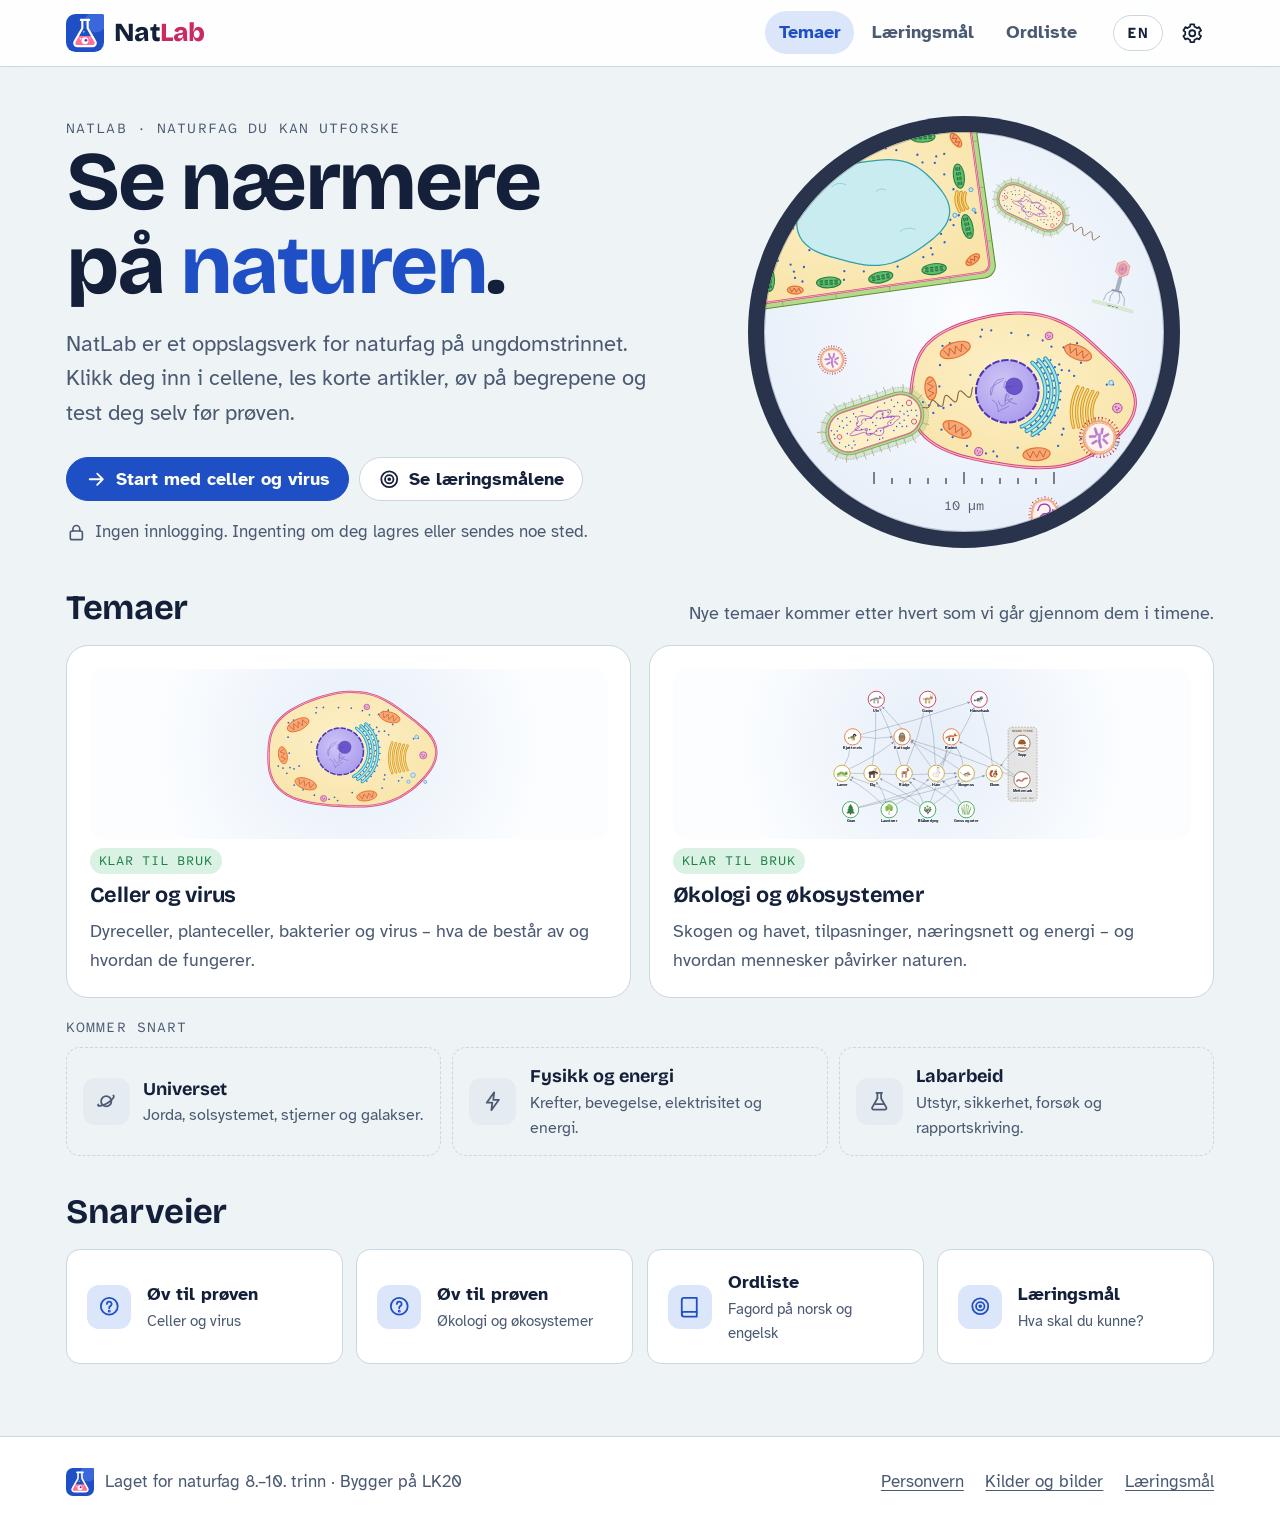
==== commit cc200ad1: "Nytt tema - Økologi og Økosystemer" ====
--- a/index.html
+++ b/index.html
@@ -42,13 +42,31 @@
 <script src="content/celler/maal.js"></script>
 <script src="content/celler/ordliste.js"></script>
 <script src="content/celler/quiz.js"></script>
+<!-- 4) Innhold: tema «Økologi og økosystemer» -->
+<script src="content/okologi/tema.js"></script>
+<script src="content/okologi/kilder.js"></script>
+<script src="content/okologi/bilder.js"></script>
+<script src="content/okologi/arter.js"></script>
+<script src="content/okologi/tegninger.js"></script>
+<script src="content/okologi/naeringsnett.js"></script>
+<script src="content/okologi/del1-okosystemet.js"></script>
+<script src="content/okologi/del2-tilpasning.js"></script>
+<script src="content/okologi/del3-naeringsnett.js"></script>
+<script src="content/okologi/del4-energi.js"></script>
+<script src="content/okologi/del5-mennesket.js"></script>
+<script src="content/okologi/feltarbeid.js"></script>
+<script src="content/okologi/maal.js"></script>
+<script src="content/okologi/ordliste.js"></script>
+<script src="content/okologi/quiz.js"></script>
 <!-- Nytt tema? Legg til filene her (se README.md). -->
 
-<!-- 4) Appen -->
+<!-- 5) Appen -->
 <script src="assets/js/readaloud.js"></script>
 <script src="assets/js/diagram.js"></script>
 <script src="assets/js/article.js"></script>
 <script src="assets/js/activities.js"></script>
+<script src="assets/js/activities-extra.js"></script>
+<script src="assets/js/foodweb.js"></script>
 <script src="assets/js/quiz.js"></script>
 <script src="assets/js/scale.js"></script>
 <script src="assets/js/pages.js"></script>
--- a/assets/css/natlab.css
+++ b/assets/css/natlab.css
@@ -233,7 +233,7 @@
 }
 a.topic-card:hover { transform: translateY(-2px); box-shadow: var(--shadow); border-color: var(--brand); }
 .topic-card .tc-art { height: 120px; border-radius: var(--r-md); background: radial-gradient(circle at 50% 45%, var(--slide-glow), var(--slide) 70%); display: grid; place-items: center; overflow: hidden; }
-.topic-card .tc-art svg { height: 112px; width: auto; max-width: 100%; }
+.topic-card .tc-art svg { display: block; height: 100%; width: 100%; max-height: 112px; }
 .topic-card p { color: var(--muted); }
 .topic-card.is-soon { background: transparent; border-style: dashed; color: var(--muted); }
 .topic-card.is-soon .tc-art { background: var(--surface-2); color: var(--muted); }
@@ -253,8 +253,10 @@
 .org-grid { display: grid; gap: 1rem; grid-template-columns: repeat(auto-fit, minmax(250px, 1fr)); }
 .org-card { display: grid; grid-template-rows: auto 1fr; background: var(--surface); border: 1px solid var(--line); border-radius: var(--r-lg); overflow: hidden; text-decoration: none; color: var(--ink); transition: transform .15s, box-shadow .15s, border-color .15s; min-width: 0; }
 .org-card:hover { transform: translateY(-2px); box-shadow: var(--shadow); border-color: var(--brand); }
-.org-card .oc-art { aspect-ratio: 16 / 10; background: radial-gradient(circle at 50% 45%, var(--slide-glow), var(--slide) 72%); display: grid; place-items: center; padding: .75rem; border-bottom: 1px solid var(--line); }
-.org-card .oc-art svg { width: 100%; height: 100%; }
+.org-card .oc-art { height: 190px; min-height: 0; overflow: hidden; background: radial-gradient(circle at 50% 45%, var(--slide-glow), var(--slide) 72%); display: flex; align-items: center; justify-content: center; padding: 1rem; border-bottom: 1px solid var(--line); }
+.org-card .oc-art svg { display: block; width: 100%; height: 100%; max-width: 100%; max-height: 100%; }
+.org-card .oc-body { min-width: 0; }
+.org-card .specimen { width: auto; }
 .org-card .oc-body { padding: 1rem 1.1rem 1.2rem; display: grid; gap: .35rem; align-content: start; }
 .org-card .oc-body p { color: var(--muted); font-size: .95rem; }
 
@@ -353,8 +355,10 @@
 .keypoints { border-radius: var(--r-lg); padding: 1.1rem 1.25rem; background: var(--brand-soft); display: grid; gap: .6rem; }
 .keypoints h3 { font-size: 1rem; font-family: var(--f-mono); text-transform: uppercase; letter-spacing: .07em; color: var(--brand); }
 .keypoints ul { list-style: none; padding: 0; display: grid; gap: .5rem; }
-.keypoints li { display: grid; grid-template-columns: auto 1fr; gap: .6rem; }
-.keypoints li::before { content: ""; width: .6rem; height: .6rem; border-radius: 50%; background: var(--brand); margin-top: .55em; }
+.keypoints ul { margin: 0; padding: 0; }
+.keypoints li { display: grid; grid-template-columns: .6rem minmax(0, 1fr); column-gap: .75rem; align-items: start; }
+.keypoints li::before { content: ""; width: .6rem; height: .6rem; border-radius: 50%; background: var(--brand); margin-top: calc((1lh - .6rem) / 2); }
+.keypoints li > span { min-width: 0; }
 
 .callout { border-radius: var(--r-md); padding: .9rem 1.1rem; display: grid; gap: .35rem; border: 1.5px solid; }
 .callout .co-title { display: flex; align-items: center; gap: .5rem; font-family: var(--f-mono); font-size: .8rem; letter-spacing: .07em; text-transform: uppercase; font-weight: 700; }
@@ -403,10 +407,15 @@
 .prompt .co-title { font-family: var(--f-mono); font-size: .78rem; letter-spacing: .07em; text-transform: uppercase; color: var(--muted); font-weight: 700; }
 
 details.deeper { border: 1.5px solid color-mix(in srgb, var(--accent) 40%, var(--line)); border-radius: var(--r-md); background: var(--surface); }
-details.deeper > summary { cursor: pointer; padding: .8rem 1rem; display: flex; align-items: center; gap: .6rem; font-weight: 700; list-style: none; }
+details.deeper > summary { cursor: pointer; padding: .8rem 1rem; display: block; font-weight: 700; list-style: none; border-radius: var(--r-md); }
 details.deeper > summary::-webkit-details-marker { display: none; }
-details.deeper > summary::after { content: "+"; margin-left: auto; font-family: var(--f-mono); font-size: 1.3rem; color: var(--accent); }
-details.deeper[open] > summary::after { content: "–"; }
+details.deeper > summary::marker { content: ""; }
+details.deeper > summary:hover { background: var(--surface-2); }
+details.deeper .sum-inner { display: flex; align-items: center; gap: .6rem; flex-wrap: wrap; }
+details.deeper .sum-title { flex: 1 1 12rem; min-width: 0; }
+details.deeper .sum-sign { width: 2rem; height: 2rem; border-radius: 50%; display: inline-grid; place-items: center; border: 1.5px solid var(--accent); color: var(--accent); font-family: var(--f-mono); font-size: 1.2rem; line-height: 1; }
+details.deeper .sum-sign::before { content: "+"; }
+details.deeper[open] .sum-sign::before { content: "–"; }
 details.deeper > .deeper-body { padding: 0 1rem 1rem; display: grid; gap: 1rem; }
 
 .toc { display: grid; gap: .25rem; font-size: .93rem; border-left: 2px solid var(--line); padding-left: 1rem; }
@@ -629,3 +638,139 @@
 @media (min-width: 1040px) { .article-layout { grid-template-columns: minmax(0, 1fr) 260px; } }
 @media (min-width: 980px) { .explorer { grid-template-columns: minmax(0, 1.55fr) minmax(300px, 1fr); } .label-layout { grid-template-columns: minmax(0, 1.3fr) minmax(280px, 1fr); } }
 .table-wrap, .tabs, .main-nav, .stepper, .slide, .legend, .options { position: relative; }
+
+.level-note { font-size: .82rem; font-style: italic; color: var(--muted); }
+
+/* Kortrutenett: 4 – 2 – 1 kolonner, aldri et kort alene på en rad */
+.org-grid, .topic-grid { grid-template-columns: minmax(0, 1fr); }
+@media (min-width: 560px) { .org-grid, .topic-grid { grid-template-columns: repeat(2, minmax(0, 1fr)); } }
+@media (min-width: 1100px) { .org-grid, .topic-grid { grid-template-columns: repeat(4, minmax(0, 1fr)); } }
+.org-card .specimen { font-size: .7rem; letter-spacing: .03em; gap: .2rem .55rem; flex-wrap: nowrap; white-space: nowrap; max-width: 100%; overflow: hidden; }
+
+/* =====================================================================
+   Økologi: scener, næringsnett, energipyramide, grupper, feltskjema
+   ===================================================================== */
+:root { --c-sky1: #bfe3f7; --c-sky2: #eef8fc; --c-hill: #cfe6c2; --c-sea1: #6cbbe0; --c-sea2: #14456b; --c-seabed: #6b5f52; --fw-arrow: #6b7a90; }
+@media (prefers-color-scheme: dark) { :root:not([data-theme="light"]) { --c-sky1: #1d3557; --c-sky2: #2c4b70; --c-hill: #2a4a31; --c-sea1: #1f6690; --c-sea2: #061829; --c-seabed: #3d352d; --fw-arrow: #93a4bd; } }
+:root[data-theme="dark"] { --c-sky1: #1d3557; --c-sky2: #2c4b70; --c-hill: #2a4a31; --c-sea1: #1f6690; --c-sea2: #061829; --c-seabed: #3d352d; --fw-arrow: #93a4bd; }
+
+.sp-tag { font-family: var(--f-mono); font-size: .78rem; letter-spacing: .05em; text-transform: uppercase; color: var(--muted); margin-top: -.3rem; }
+.fw { display: grid; gap: 1rem; }
+.fw-toolbar { display: flex; flex-wrap: wrap; gap: .75rem 1.25rem; align-items: center; justify-content: space-between; }
+.fw-tabs { border-bottom: 0; }
+.fw-layout { display: grid; gap: 1.25rem; grid-template-columns: minmax(0, 1fr); align-items: start; }
+@media (min-width: 980px) { .fw-layout { grid-template-columns: minmax(0, 1.6fr) minmax(300px, 1fr); } .fw-panel { position: sticky; top: calc(env(safe-area-inset-top, 0px) + 84px); } }
+.fw-stage { display: grid; gap: .8rem; min-width: 0; }
+.fw-svg { width: 100%; height: auto; display: block; }
+.fw-svg .fw-node { cursor: pointer; transition: opacity .2s; }
+.fw-svg .fw-node:focus-visible { outline: none; }
+.fw-svg .fw-node:focus-visible .fw-disc, .fw-svg .fw-node:hover .fw-disc { stroke-width: 6; filter: drop-shadow(0 0 5px var(--focus)); }
+.fw-disc { fill: var(--surface); stroke: var(--rc); stroke-width: 4; }
+.fw-label { text-anchor: middle; font-family: var(--f-body); font-size: 17px; font-weight: 700; fill: var(--ink); paint-order: stroke; stroke: var(--slide); stroke-width: 5px; stroke-linejoin: round; }
+.fw-link { fill: none; stroke: var(--fw-arrow); stroke-width: 2.2; marker-end: url(#fwarr); opacity: .75; transition: opacity .2s; }
+.fw-decomp rect { fill: color-mix(in srgb, #8b6a45 12%, transparent); stroke: #8b6a45; stroke-width: 2; stroke-dasharray: 8 6; }
+.fw-decomp text { text-anchor: middle; font-family: var(--f-mono); font-size: 15px; font-weight: 700; fill: #8b6a45; letter-spacing: .05em; text-transform: uppercase; }
+.fw-decomp .fw-small { font-size: 13px; text-transform: none; letter-spacing: 0; font-weight: 400; fill: var(--muted); }
+.fw-svg.has-sel .fw-node:not(.is-selected):not(.is-prey):not(.is-pred) { opacity: .25; }
+.fw-svg.has-sel .fw-link:not(.is-in):not(.is-out) { opacity: .08; }
+.fw-node.is-selected .fw-disc { stroke-width: 7; filter: drop-shadow(0 0 7px var(--accent)); }
+.fw-node.is-prey .fw-disc { stroke: var(--good); stroke-width: 6; }
+.fw-node.is-pred .fw-disc { stroke: var(--bad); stroke-width: 6; }
+.fw-link.is-in { stroke: var(--good); stroke-width: 4; opacity: 1; marker-end: url(#fwarr-in); }
+.fw-link.is-out { stroke: var(--bad); stroke-width: 4; opacity: 1; marker-end: url(#fwarr-out); }
+.fw-node.is-removed { opacity: .3; }
+.fw-link.is-cut { opacity: .12; stroke-dasharray: 6 6; }
+.fw-badge circle { stroke: var(--surface); stroke-width: 3; }
+.fw-badge text { text-anchor: middle; dominant-baseline: central; font-family: var(--f-mono); font-weight: 700; font-size: 18px; fill: #fff; }
+.fw-node.is-removed .fw-badge circle { fill: #555; }
+.fw-node.eff-up .fw-badge circle { fill: var(--good); } .fw-node.eff-up .fw-disc { stroke: var(--good); stroke-width: 6; }
+.fw-node.eff-down .fw-badge circle { fill: var(--bad); } .fw-node.eff-down .fw-disc { stroke: var(--bad); stroke-width: 6; }
+.fw-node.eff-gone .fw-badge circle { fill: #7a1f1a; } .fw-node.eff-gone .fw-disc { stroke: #7a1f1a; stroke-width: 6; stroke-dasharray: 6 4; }
+.fw-node.eff-mixed .fw-badge circle { fill: var(--amber); }
+.fw-node.is-pending .fw-disc { stroke: var(--focus); stroke-width: 8; filter: drop-shadow(0 0 7px var(--focus)); }
+.fw-link.user { stroke: var(--brand); stroke-width: 3.5; opacity: 1; }
+.fw-link.is-ok { stroke: var(--good); marker-end: url(#fwarr-ok); }
+.fw-link.is-bad { stroke: var(--bad); marker-end: url(#fwarr-bad); }
+.fw-link.is-miss { stroke: var(--muted); stroke-dasharray: 7 6; opacity: .9; marker-end: url(#fwarr-miss); }
+.fw-legend { list-style: none; margin: 0; padding: 0; display: flex; flex-wrap: wrap; gap: .4rem 1rem; font-size: .9rem; color: var(--muted); }
+.fw-legend li { display: inline-flex; align-items: center; gap: .4rem; }
+.fw-chips { display: flex; flex-wrap: wrap; gap: .35rem; }
+.fw-chip { border: 1.5px solid var(--line); background: var(--surface); border-radius: 999px; padding: .2rem .65rem; font-size: .9rem; font-weight: 700; cursor: pointer; min-height: 34px; }
+.fw-chip.prey { border-color: var(--good); color: var(--good); }
+.fw-chip.pred { border-color: var(--bad); color: var(--bad); }
+.eff-list { margin: .2rem 0 0; padding-left: 1.1rem; display: grid; gap: .3rem; }
+.eff-sym { display: inline-grid; place-items: center; width: 1.5rem; height: 1.5rem; border-radius: 50%; color: #fff; font-size: .8rem; }
+.eff-sym.eff-up { background: var(--good); } .eff-sym.eff-down { background: var(--bad); } .eff-sym.eff-gone { background: #7a1f1a; } .eff-sym.eff-mixed { background: var(--amber); }
+.pyr-controls { display: grid; gap: .8rem; grid-template-columns: repeat(auto-fit, minmax(240px, 1fr)); align-items: start; }
+.pyr-controls input[type="range"] { width: 100%; accent-color: var(--brand); }
+.pyr-svg { width: 100%; height: auto; display: block; }
+.pyr-name { font-family: var(--f-display); font-weight: 700; font-size: 20px; fill: var(--ink); }
+.pyr-role { font-family: var(--f-mono); font-size: 13px; fill: var(--muted); }
+.pyr-val { font-family: var(--f-mono); font-weight: 700; font-size: 19px; fill: var(--ink); }
+.pyr-heat { font-family: var(--f-mono); font-size: 14px; fill: var(--bad); }
+.calc-list { margin: 0; padding-left: 1.2rem; display: grid; gap: .45rem; }
+.link-card { display: flex; gap: 1rem; align-items: center; padding: 1rem 1.1rem; border-radius: var(--r-lg); background: var(--brand-soft); text-decoration: none; color: var(--ink); border: 1.5px solid transparent; }
+.link-card:hover { border-color: var(--brand); }
+.link-card .lc-icon { width: 3rem; height: 3rem; border-radius: 14px; display: grid; place-items: center; background: var(--brand); color: var(--brand-ink); flex: none; }
+.link-card .lc-icon .icon { width: 1.6rem; height: 1.6rem; }
+.link-card strong { display: block; font-family: var(--f-display); font-size: 1.1rem; }
+.link-card span span { color: var(--muted); font-size: .95rem; }
+.adapt-grid { display: grid; gap: .8rem; grid-template-columns: repeat(auto-fit, minmax(min(100%, 230px), 1fr)); }
+.adapt-card { border: 1px solid var(--line); border-radius: var(--r-md); background: var(--surface); padding: .9rem; display: grid; grid-template-columns: 64px minmax(0, 1fr); gap: .75rem; align-items: start; }
+.adapt-card svg { width: 64px; height: 64px; }
+.adapt-card h4 { font-size: 1.02rem; }
+.adapt-card p { font-size: .95rem; }
+.adapt-card .badge { margin-top: .3rem; }
+
+.bins { display: grid; gap: .8rem; grid-template-columns: repeat(auto-fit, minmax(min(100%, 200px), 1fr)); }
+.bin { border: 2px dashed var(--line); border-radius: var(--r-md); background: var(--surface); padding: .7rem; min-height: 120px; display: grid; align-content: start; gap: .5rem; cursor: pointer; }
+.bin.is-target { border-color: var(--brand); background: var(--brand-soft); }
+.bin:focus-visible { outline: 3px solid var(--focus); }
+.bin-title { font-family: var(--f-mono); font-size: .8rem; letter-spacing: .06em; text-transform: uppercase; font-weight: 700; color: var(--muted); }
+.bin-items { display: flex; flex-wrap: wrap; gap: .4rem; }
+.chip.placed { cursor: pointer; }
+.chip.ok { border-color: var(--good); background: var(--good-soft); }
+.chip.bad { border-color: var(--bad); background: var(--bad-soft); }
+
+.field-sheet { display: grid; gap: 1rem; background: var(--surface); border: 1px solid var(--line); border-radius: var(--r-lg); padding: clamp(1rem, 3vw, 1.75rem); }
+.fs-head { display: flex; flex-wrap: wrap; gap: 1rem; align-items: center; justify-content: space-between; }
+.fs-section { border: 1px solid var(--line); border-radius: var(--r-md); padding: 1rem; margin: 0; display: grid; gap: .8rem; min-width: 0; }
+.fs-section legend { font-weight: 700; font-family: var(--f-display); font-size: 1.1rem; padding: 0 .4rem; display: flex; gap: .5rem; align-items: center; }
+.fs-section .gnum { font-family: var(--f-mono); font-size: .8rem; color: var(--brand); background: var(--brand-soft); border-radius: 8px; padding: .1rem .45rem; }
+.fs-field { display: grid; gap: .3rem; min-width: 0; }
+.fs-inline { grid-template-columns: minmax(0, 1fr); }
+@media (min-width: 640px) { .fs-inline { grid-template-columns: 14rem minmax(0, 1fr); align-items: center; } }
+.fs-label { font-weight: 700; }
+.field-sheet input, .field-sheet textarea { font: inherit; color: inherit; background: var(--bg); border: 1.5px solid var(--line); border-radius: var(--r-sm); padding: .5rem .65rem; width: 100%; min-height: 42px; }
+.field-sheet input:focus, .field-sheet textarea:focus { outline: 3px solid var(--focus); outline-offset: 1px; }
+.fs-table td { padding: .3rem; }
+.fs-table input { min-height: 36px; padding: .3rem .45rem; }
+@media print {
+  body { background: #fff; color: #000; }
+  .no-print, .crumbs, #fwk-intro, .page-head .lead { display: none !important; }
+  .field-sheet { border: 0; padding: 0; }
+  .field-sheet input, .field-sheet textarea { border: 1px solid #999; background: #fff; }
+  .fs-section { break-inside: avoid; }
+}
+.badge.t-struktur { background: var(--brand-soft); color: var(--brand); }
+.badge.t-funksjon { background: var(--good-soft); color: var(--good); }
+.badge.t-atferd { background: var(--accent-soft); color: var(--accent); }
+.fw > *, .fw-toolbar > *, .fw-layout > * { min-width: 0; max-width: 100%; }
+.fw-svg .fw-node:focus, svg.diagram .part:focus, svg.diagram .pin:focus { outline: none; }
+.adapt-grid { grid-template-columns: repeat(auto-fit, minmax(min(100%, 280px), 1fr)); }
+.adapt-card .badge { white-space: nowrap; }
+.equation .eq { white-space: normal; }
+@media (max-width: 700px) {
+  .fw-slide { overflow-x: auto; -webkit-overflow-scrolling: touch; }
+  .fw-slide .fw-svg { min-width: 680px; }
+  .fw-slide figcaption { position: sticky; left: 0; }
+}
+@media (min-width: 1100px) { .topic-grid.live-1, .topic-grid.live-2 { grid-template-columns: repeat(2, minmax(0, 1fr)); } .topic-grid.live-3 { grid-template-columns: repeat(3, minmax(0, 1fr)); } }
+.topic-grid .tc-art { height: 170px; }
+.topic-grid .tc-art svg { max-height: 150px; }
+.soon-row { display: grid; gap: .5rem; }
+.soon-row ul { list-style: none; margin: 0; padding: 0; display: grid; gap: .6rem; grid-template-columns: repeat(auto-fit, minmax(min(100%, 240px), 1fr)); }
+.soon-row li { display: flex; gap: .75rem; align-items: center; padding: .75rem .9rem; border: 1.5px dashed var(--line); border-radius: var(--r-md); color: var(--muted); }
+.soon-row li strong { display: block; color: var(--ink); font-family: var(--f-display); }
+.soon-row li small { display: block; font-size: .88rem; }
+.soon-icon { width: 2.6rem; height: 2.6rem; border-radius: 12px; display: grid; place-items: center; background: var(--surface-2); flex: none; }
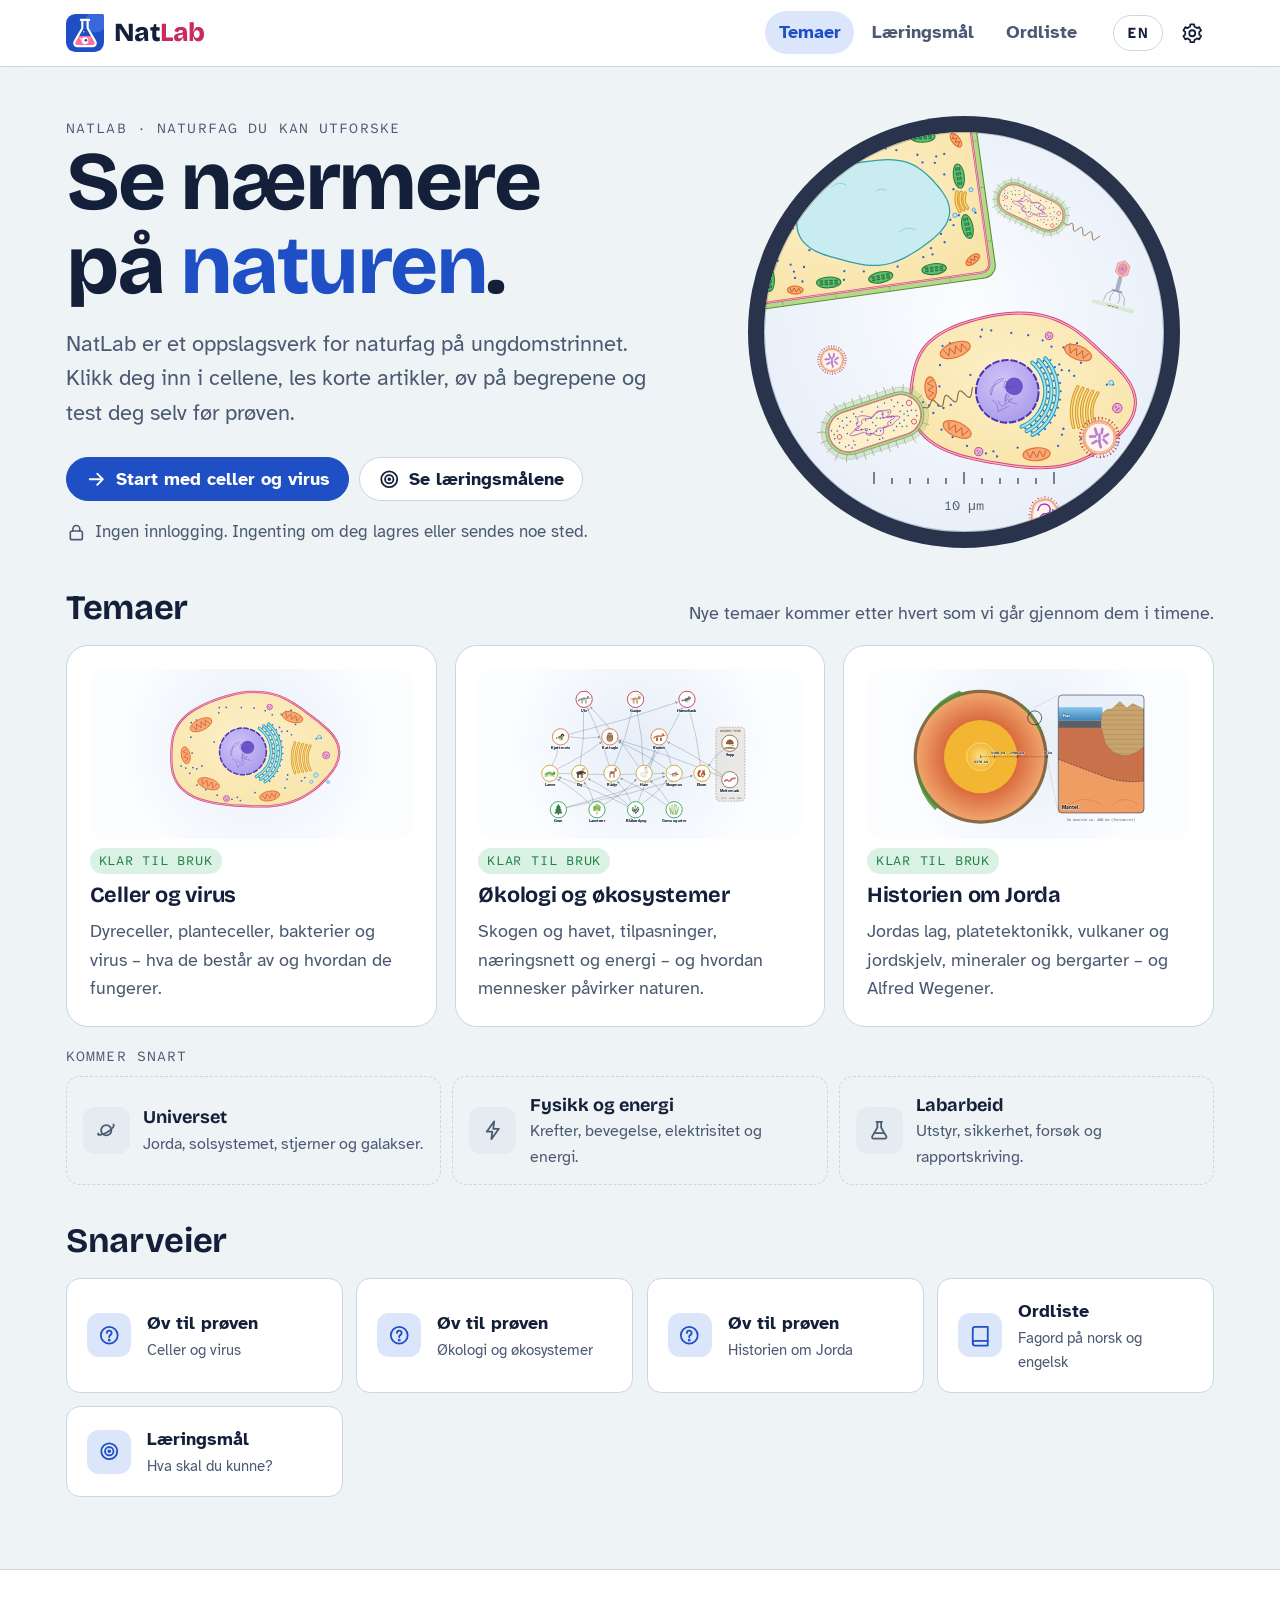
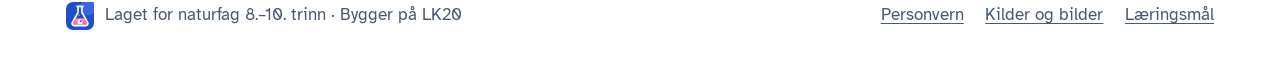
==== commit ef698b5f: "Add files via upload" ====
--- a/index.html
+++ b/index.html
@@ -58,9 +58,24 @@
 <script src="content/okologi/maal.js"></script>
 <script src="content/okologi/ordliste.js"></script>
 <script src="content/okologi/quiz.js"></script>
+<!-- 5) Innhold: tema «Historien om Jorda» -->
+<script src="content/jorda/tema.js"></script>
+<script src="content/jorda/kilder.js"></script>
+<script src="content/jorda/kartdata.js"></script>
+<script src="content/jorda/strukturer.js"></script>
+<script src="content/jorda/tegninger.js"></script>
+<script src="content/jorda/del1-geologi.js"></script>
+<script src="content/jorda/del2-oppbygning.js"></script>
+<script src="content/jorda/del3-plater.js"></script>
+<script src="content/jorda/del4-verdenskart.js"></script>
+<script src="content/jorda/del5-bergarter.js"></script>
+<script src="content/jorda/del6-wegener.js"></script>
+<script src="content/jorda/maal.js"></script>
+<script src="content/jorda/ordliste.js"></script>
+<script src="content/jorda/quiz.js"></script>
 <!-- Nytt tema? Legg til filene her (se README.md). -->
 
-<!-- 5) Appen -->
+<!-- 6) Appen -->
 <script src="assets/js/readaloud.js"></script>
 <script src="assets/js/diagram.js"></script>
 <script src="assets/js/article.js"></script>
@@ -69,6 +84,7 @@
 <script src="assets/js/foodweb.js"></script>
 <script src="assets/js/quiz.js"></script>
 <script src="assets/js/scale.js"></script>
+<script src="assets/js/geo.js"></script>
 <script src="assets/js/pages.js"></script>
 <script src="assets/js/app.js"></script>
 </body>
--- a/assets/css/natlab.css
+++ b/assets/css/natlab.css
@@ -49,6 +49,11 @@
   --c-ink: #14203a;
   --c-pin: #14203a;
   --c-pin-ink: #ffffff;
+  /* Kart og jordas indre (Historien om Jorda) */
+  --c-sea: #d7e9f5; --c-sea-deep: #b9d6ec; --c-land: #e8dcc0; --c-land-line: #b9a77f; --c-plate-line: #5b6b7a;
+  --c-crust: #c8a46e; --c-ocrust: #59606b; --c-mantle: #e9935a; --c-mantle-2: #d9683c; --c-magma: #e2401f; --c-core: #f2b632; --c-core-2: #fbe28a;
+  --b-spredning: #d4380d; --b-rift: #e98a15; --b-subduksjon: #1f4fc4; --b-oybue: #0f8fa8; --b-kollisjon: #8a3fb0; --b-transform: #1b7f45;
+  --dr-na: #d9822b; --dr-sa: #3d9e57; --dr-gr: #8fb3d9; --dr-eu: #9a6fb0; --dr-af: #c9a227; --dr-ma: #c42b4f; --dr-in: #e05a9a; --dr-an: #5aa0c8; --dr-au: #8b5e34;
 
   /* Skrift */
   --f-display: "Bricolage Grotesque", "Atkinson Hyperlegible", system-ui, sans-serif;
@@ -75,6 +80,7 @@
     --slide: #0b1324; --slide-glow: #13203d;
     --c-cyto: #3b3522; --c-cyto-2: #4a4126; --c-vac: #17414a; --c-nuc: #3a3170; --c-nuc-2: #5a4ab0; --c-virus-in: #2a1f22;
     --c-ink: #e7edf8; --c-pin: #e7edf8; --c-pin-ink: #0a1020;
+    --c-sea: #0f2541; --c-sea-deep: #0b1c33; --c-land: #4a4433; --c-land-line: #7d7255; --c-plate-line: #9fb0c3; --b-spredning: #ff7a4d; --b-rift: #ffb24d; --b-subduksjon: #82a7ff; --b-oybue: #4fd0e8; --b-kollisjon: #d199ff; --b-transform: #57d693;
     color-scheme: dark;
   }
 }
@@ -86,6 +92,7 @@
   --slide: #0b1324; --slide-glow: #13203d;
   --c-cyto: #3b3522; --c-cyto-2: #4a4126; --c-vac: #17414a; --c-nuc: #3a3170; --c-nuc-2: #5a4ab0; --c-virus-in: #2a1f22;
   --c-ink: #e7edf8; --c-pin: #e7edf8; --c-pin-ink: #0a1020;
+  --c-sea: #0f2541; --c-sea-deep: #0b1c33; --c-land: #4a4433; --c-land-line: #7d7255; --c-plate-line: #9fb0c3; --b-spredning: #ff7a4d; --b-rift: #ffb24d; --b-subduksjon: #82a7ff; --b-oybue: #4fd0e8; --b-kollisjon: #d199ff; --b-transform: #57d693;
   color-scheme: dark;
 }
 
@@ -774,3 +781,98 @@
 .soon-row li strong { display: block; color: var(--ink); font-family: var(--f-display); }
 .soon-row li small { display: block; font-size: .88rem; }
 .soon-icon { width: 2.6rem; height: 2.6rem; border-radius: 12px; display: grid; place-items: center; background: var(--surface-2); flex: none; }
+
+/* ===================== Historien om Jorda: kart ===================== */
+.geomap .ex-toolbar, .drift .ex-toolbar { flex-wrap: wrap; }
+.gm-layer { gap: .45rem; }
+.gm-sw { width: 14px; height: 14px; border-radius: 4px; display: inline-block; flex: none; }
+.gm-sw-grenser { background: linear-gradient(90deg, var(--b-spredning) 0 33%, var(--b-subduksjon) 33% 66%, var(--b-transform) 66%); }
+.gm-sw-skjelv { background: rgba(240, 180, 30, .55); border: 1px solid #d49a12; }
+.gm-sw-vulkaner { background: #c42b4f; clip-path: polygon(50% 0, 100% 100%, 0 100%); border-radius: 0; }
+.gm-sw-plater { background: var(--c-land); border: 1.5px dashed var(--c-plate-line); }
+.gm-layer[aria-pressed="false"] { opacity: .7; }
+.gm-layer[aria-pressed="false"] .gm-sw { filter: grayscale(1); opacity: .5; }
+.gm-figure { padding: 0; overflow: hidden; }
+.gm-svg, .dr-svg { width: 100%; height: auto; display: block; overflow: hidden; touch-action: manipulation; }
+.gm-sea, .dr-sea { fill: var(--c-sea); }
+.gm-land { fill: var(--c-land); stroke: var(--c-land-line); stroke-width: .5; pointer-events: none; }
+.gm-plates path { fill: transparent; stroke: none; pointer-events: none; }
+.gm-svg.show-plater .gm-plates path { fill: transparent; stroke: var(--c-plate-line); stroke-width: 1; stroke-dasharray: 3 3; pointer-events: fill; cursor: pointer; }
+.gm-svg.show-plater .gm-plates path:hover, .gm-svg .gm-plates path.is-sel { fill: rgba(31, 79, 196, .12); }
+.gm-svg.show-plater .gm-land { fill-opacity: .75; }
+.gm-quake path { fill: none; stroke: rgba(240, 180, 30, 0); stroke-linecap: round; stroke-linejoin: round; stroke-width: 7; pointer-events: stroke; cursor: pointer; }
+.gm-quake .qz-subduksjon, .gm-quake .qz-oybue, .gm-quake .qz-kollisjon { stroke-width: 13; }
+.gm-svg.show-skjelv .gm-quake path { stroke: rgba(240, 180, 30, .3); }
+.gm-bounds path { fill: none; stroke-width: 1.8; stroke-linecap: round; stroke-linejoin: round; pointer-events: stroke; cursor: pointer; opacity: 0; }
+.gm-svg.show-grenser .gm-bounds path { opacity: 1; }
+.bd-spredning { stroke: var(--b-spredning); } .bd-rift { stroke: var(--b-rift); stroke-dasharray: 4 2; }
+.bd-subduksjon { stroke: var(--b-subduksjon); stroke-width: 2.4 !important; } .bd-oybue { stroke: var(--b-oybue); stroke-width: 2.4 !important; }
+.bd-kollisjon { stroke: var(--b-kollisjon); stroke-width: 2.6 !important; } .bd-transform { stroke: var(--b-transform); }
+.gm-svg.has-sel .gm-bounds path:not(.is-sel) { opacity: .25; }
+.gm-svg.has-sel.show-grenser .gm-bounds path.is-sel { opacity: 1; stroke-width: 4 !important; filter: drop-shadow(0 0 3px var(--surface)); }
+.gm-svg.is-zoomed .gm-bounds path { stroke-width: 1.2; }
+.gm-volc, .gm-eq { display: none; }
+.gm-svg.show-vulkaner .gm-volc, .gm-svg.show-skjelv .gm-eq { display: inline; }
+.gm-v path { fill: #c42b4f; stroke: #fff; stroke-width: 1; cursor: pointer; }
+.gm-v.is-hot path { fill: #f08c00; }
+.gm-q circle { fill: rgba(255, 255, 255, .25); stroke: #8a5a00; stroke-width: 1.6; cursor: pointer; }
+.gm-v.is-sel path, .gm-q.is-sel circle { stroke: var(--accent); stroke-width: 2.6; }
+.gm-v:focus-visible path, .gm-q:focus-visible circle { stroke: var(--focus); stroke-width: 3; }
+.gm-v:focus, .gm-q:focus, .dr-c:focus { outline: none; }
+.gm-svg.is-zoomed .gm-v path { transform-box: fill-box; transform-origin: center; transform: scale(.7); }
+.gm-legend { list-style: none; margin: 0; padding: 0; display: flex; flex-wrap: wrap; gap: .35rem .9rem; font-size: .9rem; }
+.gm-legend li { display: flex; align-items: center; gap: .4rem; }
+.gm-legend button { border: 0; background: none; padding: .25rem .1rem; display: flex; gap: .4rem; align-items: center; font: inherit; color: var(--ink); cursor: pointer; border-radius: 6px; min-height: 36px; }
+.gm-legend button:hover { background: var(--surface-2); }
+.gm-line { width: 26px; height: 0; border-top: 3px solid; display: inline-block; }
+.gm-line.bd-spredning { border-color: var(--b-spredning); } .gm-line.bd-rift { border-color: var(--b-rift); border-top-style: dashed; }
+.gm-line.bd-subduksjon { border-color: var(--b-subduksjon); } .gm-line.bd-oybue { border-color: var(--b-oybue); }
+.gm-line.bd-kollisjon { border-color: var(--b-kollisjon); } .gm-line.bd-transform { border-color: var(--b-transform); }
+.gm-tri { width: 12px; height: 11px; background: #c42b4f; clip-path: polygon(50% 0, 100% 100%, 0 100%); display: inline-block; }
+.gm-tri.is-hot { background: #f08c00; }
+.gm-dot { width: 13px; height: 13px; border-radius: 50%; border: 2px solid #8a5a00; display: inline-block; }
+.gm-zone { width: 26px; height: 10px; border-radius: 5px; background: rgba(240, 180, 30, .5); display: inline-block; }
+.gm-examples .label { font-size: .85rem; color: var(--muted); font-weight: 700; margin-bottom: .3rem; }
+.gm-steps { margin: 0; padding-left: 1.3rem; display: grid; gap: .8rem; }
+.gm-steps li { display: grid; gap: .35rem; }
+.gm-steps .btn { width: fit-content; }
+.gm-answer summary { cursor: pointer; color: var(--brand); font-weight: 700; font-size: .92rem; }
+.gm-answer p { margin-top: .3rem; }
+.gm-results { margin: 0; padding-left: 1.1rem; display: grid; gap: .2rem; }
+.gm-views button { font-size: .85rem; padding: .3rem .65rem; }
+
+.dr-time { display: grid; gap: .35rem; }
+.dr-big { font-family: var(--f-display); font-size: 1.35rem; font-weight: 700; }
+.dr-time input[type="range"] { width: 100%; accent-color: var(--brand); min-height: 32px; }
+.dr-scale { display: flex; justify-content: space-between; font-family: var(--f-mono); font-size: .8rem; color: var(--muted); }
+.dr-stops .btn[aria-pressed="true"] { border-color: var(--brand); background: var(--brand-soft); }
+.dr-grid line { stroke: var(--c-plate-line); stroke-opacity: .25; stroke-width: 1; stroke-dasharray: 2 4; }
+.dr-grid line.eq { stroke-opacity: .5; stroke-dasharray: 6 4; }
+.dr-c { stroke: rgba(20, 32, 58, .55); stroke-width: .8; stroke-linejoin: round; cursor: pointer; fill-opacity: .92; transition: opacity .2s; }
+.dr-c-na { fill: var(--dr-na); } .dr-c-sa { fill: var(--dr-sa); } .dr-c-gr { fill: var(--dr-gr); } .dr-c-eu { fill: var(--dr-eu); } .dr-c-af { fill: var(--dr-af); }
+.dr-c-ma { fill: var(--dr-ma); } .dr-c-in { fill: var(--dr-in); } .dr-c-an { fill: var(--dr-an); } .dr-c-au { fill: var(--dr-au); }
+.dr-svg.has-sel .dr-c:not(.is-sel) { opacity: .45; }
+.dr-c.is-sel { stroke: var(--ink); stroke-width: 2; }
+.dr-c:focus-visible { stroke: var(--focus); stroke-width: 3; }
+.dr-names text, .dr-oceans text { font-family: var(--f-display); font-weight: 700; font-size: 15px; text-anchor: middle; dominant-baseline: central; pointer-events: none; }
+.dr-names text { fill: #14203a; paint-order: stroke; stroke: rgba(255, 255, 255, .75); stroke-width: 3px; }
+.dr-oceans text { fill: var(--c-plate-line); font-style: italic; font-size: 18px; letter-spacing: .1em; }
+.dr-zones .zone path { pointer-events: none; }
+.zone-mark { font-family: var(--f-mono); font-size: 11px; font-weight: 700; text-anchor: middle; dominant-baseline: central; pointer-events: none; }
+.dr-event { border: 1px solid var(--line); border-left: 5px solid var(--brand); border-radius: var(--r-md); padding: .8rem 1rem; background: var(--surface); display: grid; gap: .3rem; }
+.dr-event .co-title { display: flex; gap: .4rem; align-items: center; font-weight: 700; }
+svg.diagram .zone path { cursor: pointer; }
+@media (max-width: 600px) {
+  .dr-names text { font-size: 22px; }
+  .gm-legend { font-size: .85rem; }
+}
+
+/* Etiketter inni tegningene (Historien om Jorda) */
+svg.diagram .dlab { font-family: var(--f-body); font-size: 17px; font-weight: 700; fill: #14203a; paint-order: stroke; stroke: rgba(255, 255, 255, .7); stroke-width: 3px; pointer-events: none; }
+svg.diagram .dlab.light { fill: #ffffff; stroke: rgba(20, 32, 58, .55); }
+svg.diagram .dlab.light-ish { fill: #ffffff; stroke: rgba(20, 32, 58, .4); font-size: 15px; }
+svg.diagram .dlab.mid { text-anchor: middle; dominant-baseline: central; }
+svg.diagram .dlab.small { font-size: 14px; }
+svg.diagram .dnum { font-family: var(--f-mono); font-size: 13px; font-weight: 700; text-anchor: middle; fill: #14203a; paint-order: stroke; stroke: rgba(255, 255, 255, .8); stroke-width: 3px; }
+.gm-figure figcaption, .dr-figure figcaption { text-transform: none; letter-spacing: 0; font-family: var(--f-body); font-size: .85rem; padding: .3rem .8rem .6rem; text-align: left; }
+svg.diagram[data-diagram="gondwana"] { overflow: hidden; }
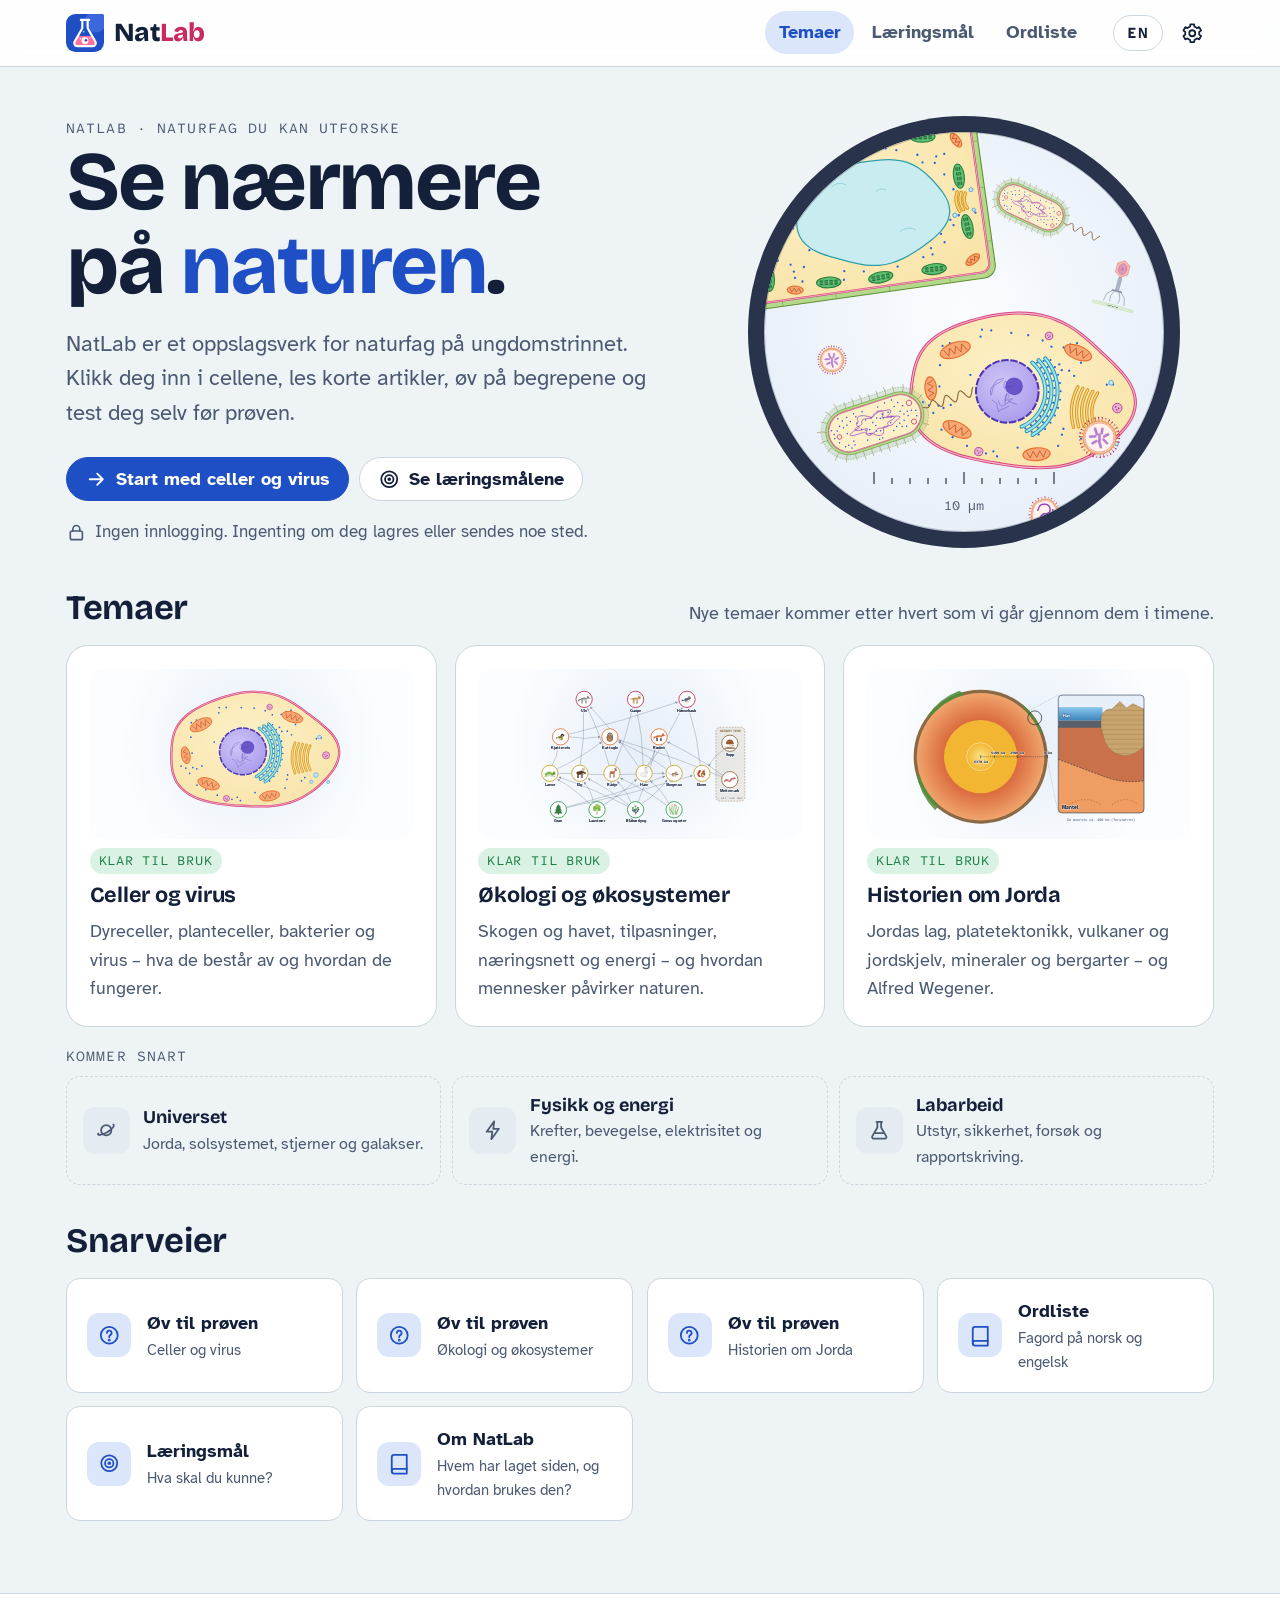
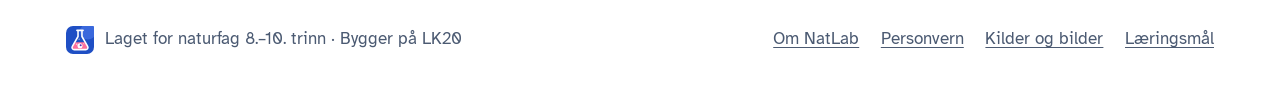
==== commit 8c96a12e: "added about-page" ====
--- a/index.html
+++ b/index.html
@@ -28,6 +28,7 @@
 <script src="content/ui.js"></script>
 <script src="content/temaer.js"></script>
 <script src="content/personvern.js"></script>
+<script src="content/om.js"></script>
 
 <!-- 3) Innhold: tema «Celler og virus» -->
 <script src="content/celler/tema.js"></script>
--- a/assets/css/natlab.css
+++ b/assets/css/natlab.css
@@ -876,3 +876,13 @@
 svg.diagram .dnum { font-family: var(--f-mono); font-size: 13px; font-weight: 700; text-anchor: middle; fill: #14203a; paint-order: stroke; stroke: rgba(255, 255, 255, .8); stroke-width: 3px; }
 .gm-figure figcaption, .dr-figure figcaption { text-transform: none; letter-spacing: 0; font-family: var(--f-body); font-size: .85rem; padding: .3rem .8rem .6rem; text-align: left; }
 svg.diagram[data-diagram="gondwana"] { overflow: hidden; }
+
+/* Om NatLab */
+.about { display: grid; gap: 1rem; }
+.about-sec { display: grid; gap: .7rem; scroll-margin-top: 90px; }
+.about-sec:focus { outline: none; }
+.about-list { margin: 0; padding-left: 1.2rem; display: grid; gap: .45rem; }
+.about-links { display: flex; flex-wrap: wrap; gap: .5rem; }
+.about-toc ul { list-style: none; margin: 0; padding: 0; display: flex; flex-wrap: wrap; gap: .4rem .6rem; }
+.about-toc a { display: inline-block; padding: .35rem .8rem; border-radius: 999px; background: var(--surface-2); color: var(--ink); text-decoration: none; font-weight: 700; font-size: .92rem; }
+.about-toc a:hover { background: var(--brand-soft); }
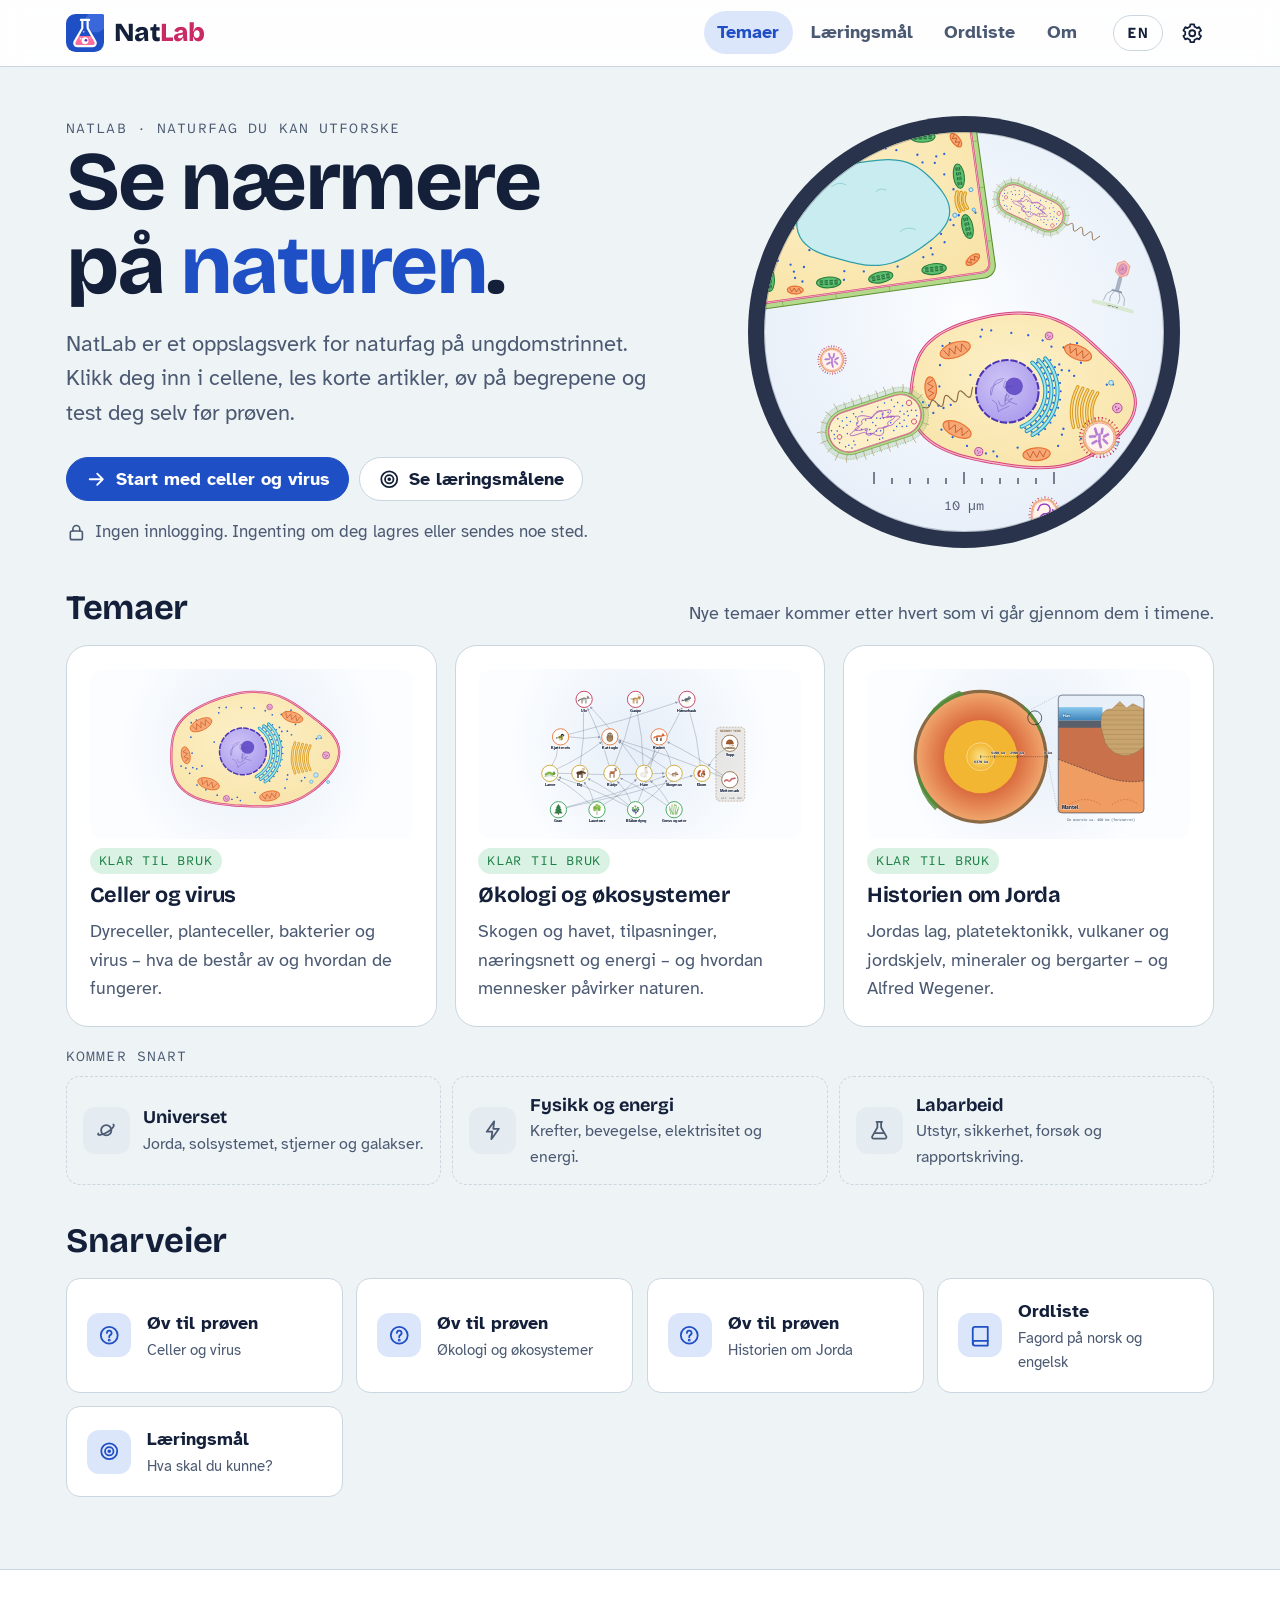
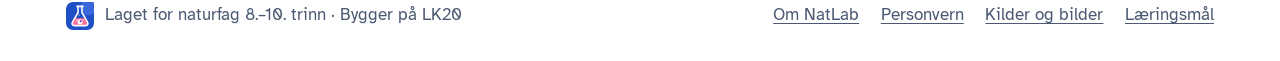
==== commit 73ecd221: "Added topic  - "Klimaendringer"" ====
--- a/index.html
+++ b/index.html
@@ -74,9 +74,26 @@
 <script src="content/jorda/maal.js"></script>
 <script src="content/jorda/ordliste.js"></script>
 <script src="content/jorda/quiz.js"></script>
+<!-- 6) Innhold: tema «Klimaendringer» -->
+<script src="content/klima/tema.js"></script>
+<script src="content/klima/kilder.js"></script>
+<script src="content/klima/bilder.js"></script>
+<script src="content/klima/data.js"></script>
+<script src="content/klima/strukturer.js"></script>
+<script src="content/klima/tegninger.js"></script>
+<script src="content/klima/del1-hva.js"></script>
+<script src="content/klima/del2-karbon.js"></script>
+<script src="content/klima/del3-arsaker.js"></script>
+<script src="content/klima/del4-normalt.js"></script>
+<script src="content/klima/del5-losninger.js"></script>
+<script src="content/klima/del6-myter.js"></script>
+<script src="content/klima/sider.js"></script>
+<script src="content/klima/maal.js"></script>
+<script src="content/klima/ordliste.js"></script>
+<script src="content/klima/quiz.js"></script>
 <!-- Nytt tema? Legg til filene her (se README.md). -->
 
-<!-- 6) Appen -->
+<!-- 7) Appen -->
 <script src="assets/js/readaloud.js"></script>
 <script src="assets/js/diagram.js"></script>
 <script src="assets/js/article.js"></script>
@@ -86,6 +103,7 @@
 <script src="assets/js/quiz.js"></script>
 <script src="assets/js/scale.js"></script>
 <script src="assets/js/geo.js"></script>
+<script src="assets/js/klima.js"></script>
 <script src="assets/js/pages.js"></script>
 <script src="assets/js/app.js"></script>
 </body>
--- a/assets/css/natlab.css
+++ b/assets/css/natlab.css
@@ -164,6 +164,13 @@
 .main-nav a:hover { color: var(--ink); background: var(--surface-2); }
 .main-nav a[aria-current="page"] { color: var(--brand); background: var(--brand-soft); }
 .header-tools { display: flex; gap: .4rem; align-items: center; }
+@media (max-width: 859px) {
+  .main-nav { gap: .1rem; justify-content: space-between; flex-wrap: wrap; overflow: visible; }
+  .main-nav a { flex: 1 1 auto; text-align: center; padding: .4rem .35rem; }
+}
+@media (max-width: 359px) {
+  .main-nav a { font-size: .9rem; padding: .4rem .2rem; }
+}
 @media (min-width: 860px) {
   .main-nav { order: 0; width: auto; margin-right: .5rem; }
   .brand { margin-right: 1rem; }
@@ -267,7 +274,8 @@
 .org-card .oc-body { padding: 1rem 1.1rem 1.2rem; display: grid; gap: .35rem; align-content: start; }
 .org-card .oc-body p { color: var(--muted); font-size: .95rem; }
 
-.tool-row { display: grid; gap: .75rem; grid-template-columns: repeat(auto-fit, minmax(200px, 1fr)); }
+.tool-row { display: grid; gap: .75rem; grid-template-columns: repeat(auto-fit, minmax(240px, 1fr)); }
+.tool-row > * { min-width: 0; overflow-wrap: break-word; hyphens: auto; }
 
 /* ---------- Faner ---------- */
 .tabs { display: flex; gap: .35rem; flex-wrap: wrap; border-bottom: 1.5px solid var(--line); }
@@ -886,3 +894,148 @@
 .about-toc ul { list-style: none; margin: 0; padding: 0; display: flex; flex-wrap: wrap; gap: .4rem .6rem; }
 .about-toc a { display: inline-block; padding: .35rem .8rem; border-radius: 999px; background: var(--surface-2); color: var(--ink); text-decoration: none; font-weight: 700; font-size: .92rem; }
 .about-toc a:hover { background: var(--brand-soft); }
+
+/* ===================== Klimaendringer (klima.js) ===================== */
+svg.diagram[data-level="basic"] .lvl-deeper { display: none; }
+svg.diagram .numtag { display: none; }
+.show-nums svg.diagram .numtag { display: inline; }
+svg.diagram .numtag text { font-family: var(--f-mono); font-size: 16px; font-weight: 700; fill: #14203a; }
+svg.diagram .part.cm-dim { opacity: .14; }
+svg.diagram .spin { animation: nl-spin 4s linear infinite; transform-box: fill-box; transform-origin: center; }
+@keyframes nl-spin { to { transform: rotate(360deg); } }
+@media (prefers-reduced-motion: reduce) { svg.diagram .spin { animation: none; } }
+.dlab.big { font-size: 19px; }
+.cm { display: grid; gap: 1rem; }
+.cm > *, .cm-stage > * { min-width: 0; }
+.cm-stage { display: grid; gap: .75rem; align-content: start; }
+.cm-tabs button { font-size: 1rem; }
+.cm-speed { justify-self: start; }
+.cm-legend { list-style: none; margin: 0; padding: 0; display: flex; flex-wrap: wrap; gap: .4rem 1rem; font-size: .92rem; color: var(--muted); }
+.cm-legend li { display: inline-flex; align-items: center; gap: .4rem; }
+.cm-sw { width: 1.6rem; height: .55rem; border-radius: 999px; background: var(--c); display: inline-block; }
+.cm-figure { display: flex; gap: .5rem; align-items: flex-start; background: var(--brand-soft); border-radius: var(--r-md); padding: .6rem .8rem; margin: 0; }
+.cm-figure .icon { flex: none; margin-top: .15rem; }
+.cm-slider { display: grid; gap: .3rem; }
+.cm-slider label, .cm-lab { display: flex; justify-content: space-between; gap: .5rem; font-weight: 700; font-size: .95rem; flex-wrap: wrap; }
+.cm-slider output { color: var(--brand); font-size: .9rem; }
+.cm-slider input[type=range], .ch-range input, .fp-r input { width: 100%; accent-color: var(--brand); min-height: 32px; }
+.cm-check { display: flex; gap: .5rem; align-items: center; font-weight: 700; cursor: pointer; }
+.cm-check input { width: 1.2rem; height: 1.2rem; accent-color: var(--brand); }
+.cm-presets { display: flex; flex-wrap: wrap; gap: .4rem; }
+.cm-results { display: grid; grid-template-columns: repeat(2, minmax(0, 1fr)); gap: .6rem; }
+.cm-results > div { background: var(--surface-2); border-radius: var(--r-md); padding: .6rem .8rem; display: grid; gap: .1rem; font-size: .88rem; color: var(--muted); }
+.cm-big { font-size: 1.45rem; font-weight: 700; color: var(--ink); }
+.cm-t.good .cm-big { color: var(--good); }
+.cm-t.mid .cm-big { color: var(--amber); }
+.cm-t.bad .cm-big { color: var(--bad); }
+.cm-mini { margin: 0; }
+.cm-mini svg { width: 100%; height: auto; display: block; }
+.cm-mini figcaption { font-size: .8rem; color: var(--muted); }
+/* grafer */
+.chart-fig { margin: 1.25rem 0; display: grid; gap: .4rem; }
+.chart-fig figcaption { font-size: .88rem; color: var(--muted); }
+.chart-box { background: var(--surface); border: 1px solid var(--line); border-radius: var(--r-lg); padding: .9rem; display: grid; gap: .5rem; min-width: 0; }
+.ch-head { display: flex; flex-wrap: wrap; gap: .5rem 1rem; align-items: center; justify-content: space-between; }
+.ch-title { margin: 0; font-weight: 700; font-family: var(--f-head); }
+.ch-wrap { min-width: 0; }
+svg.chart { width: 100%; height: auto; display: block; touch-action: pan-y; }
+.ch-grid { stroke: var(--line); stroke-width: 1; }
+.ch-axisline, .ch-tickmark { stroke: var(--muted); stroke-width: 1.5; }
+.ch-tick, .ch-axis, .ch-note { font-family: var(--f-mono); font-size: 12px; fill: var(--muted); }
+.ch-axis { font-weight: 700; }
+.ch-note { font-style: italic; }
+.ch-line { fill: none; stroke: var(--brand); stroke-width: 2; stroke-linejoin: round; }
+.ch-model { stroke: var(--bad); stroke-dasharray: 5 4; }
+.ch-temp { stroke: var(--accent); }
+.ch-temp-t { fill: var(--accent); }
+.ch-avg { stroke: var(--ink); stroke-width: 2.5; }
+.ch-warm { fill: #d9472f; }
+.ch-cold { fill: #3a7fc4; }
+.ch-limit { stroke: var(--bad); stroke-width: 1.5; stroke-dasharray: 6 4; }
+.ch-limit-t { font-family: var(--f-mono); font-size: 12px; fill: var(--bad); font-weight: 700; }
+.ch-now { fill: var(--bad); stroke: var(--surface); stroke-width: 2; }
+.ch-cursor line { stroke: var(--ink); stroke-width: 1; stroke-dasharray: 3 3; }
+.ch-cursor circle { fill: var(--surface); stroke: var(--brand); stroke-width: 3; }
+.ch-cursor circle.c2 { stroke: var(--accent); }
+.ch-read { margin: 0; font-size: .9rem; min-height: 1.4em; }
+/* før og etter */
+.ba { margin: 1.25rem 0; display: grid; gap: .5rem; }
+.ba-pair { display: grid; grid-template-columns: minmax(0, 1fr); gap: .5rem; align-items: start; }
+.ba-item { position: relative; min-width: 0; }
+.ba-item .photo { margin: 0; }
+.ba-year { position: absolute; top: .6rem; left: .6rem; z-index: 1; background: var(--ink); color: var(--surface); padding: .2rem .6rem; border-radius: 999px; font-size: .9rem; font-weight: 700; }
+.ba-arrow { display: none; }
+.ba-cap { margin: 0; }
+@media (min-width: 700px) {
+  .ba-pair { grid-template-columns: minmax(0, 1fr) auto minmax(0, 1fr); }
+  .ba-arrow { display: grid; place-items: center; align-self: center; color: var(--muted); }
+  .ba-arrow .icon { width: 1.6rem; height: 1.6rem; }
+}
+/* myte eller fakta */
+.claims { display: grid; gap: .75rem; margin: 1rem 0; grid-template-columns: minmax(0, 1fr); }
+@media (min-width: 760px) { .claims { grid-template-columns: repeat(2, minmax(0, 1fr)); } }
+.claim { border: 1.5px solid var(--line); border-radius: var(--r-md); padding: .9rem 1rem; display: grid; gap: .6rem; align-content: start; background: var(--surface); }
+.claim-q { margin: 0; font-weight: 700; }
+.claim-btns { display: flex; gap: .5rem; flex-wrap: wrap; }
+.claim-btns .is-correct { background: var(--good-soft); border-color: var(--good); }
+.claim-btns .is-wrong { background: var(--bad-soft); border-color: var(--bad); }
+.claim-a { display: grid; gap: .3rem; }
+.claim-a p { margin: 0; }
+.claim-v { font-family: var(--f-mono); font-weight: 700; text-transform: uppercase; letter-spacing: .06em; font-size: .85rem; }
+.claim-v.v-myte { color: var(--bad); }
+.claim-v.v-fakta { color: var(--good); }
+.claim-v.v-delvis { color: var(--amber); }
+.fb-title.good { color: var(--good); } .fb-title.bad { color: var(--bad); }
+.claim .fb-title { display: flex; gap: .4rem; align-items: center; font-weight: 700; }
+/* lesing */
+.reading { display: grid; gap: .9rem; margin: 1rem 0; }
+.rd-choose { display: grid; gap: .6rem; grid-template-columns: minmax(0, 1fr); }
+@media (min-width: 760px) { .rd-choose { grid-template-columns: repeat(2, minmax(0, 1fr)); } }
+.rd-art { text-align: left; border: 2px solid var(--line); background: var(--surface); border-radius: var(--r-md); padding: .8rem 1rem; display: grid; gap: .25rem; cursor: pointer; color: var(--ink); font: inherit; }
+.rd-art span { color: var(--muted); font-size: .9rem; }
+.rd-art .rd-about { color: var(--ink); }
+.rd-art[aria-pressed="true"] { border-color: var(--brand); background: var(--brand-soft); }
+.rd-body { display: grid; gap: .9rem; }
+.rd-head { display: flex; flex-wrap: wrap; gap: .75rem; align-items: center; justify-content: space-between; background: var(--surface-2); border-radius: var(--r-md); padding: .8rem 1rem; }
+.rd-head p { margin: 0; }
+.rd-meta { color: var(--muted); font-size: .9rem; }
+.rd-phase { display: grid; gap: .8rem; border: 1.5px solid var(--line); border-radius: var(--r-lg); padding: 1rem; background: var(--surface); }
+.rd-phase h3 { display: flex; gap: .5rem; align-items: center; margin: 0; }
+.rd-phase h3:focus { outline: none; }
+.rd-why { margin: 0; color: var(--muted); }
+.rd-task { display: grid; gap: .35rem; }
+.rd-task label { font-weight: 700; }
+.rd-hint { margin: 0; color: var(--muted); font-size: .92rem; }
+.rd-task textarea { width: 100%; font: inherit; border: 1.5px solid var(--line); border-radius: var(--r-md); padding: .5rem .7rem; background: var(--surface); color: var(--ink); resize: vertical; }
+.rd-ans summary { cursor: pointer; color: var(--brand); font-weight: 700; font-size: .92rem; }
+.rd-ans p { margin: .35rem 0 0; background: var(--surface-2); border-radius: var(--r-md); padding: .5rem .7rem; }
+.rd-words { display: grid; gap: .4rem; margin: 0; }
+.rd-words dt { font-weight: 700; }
+.rd-words dd { margin: 0 0 .2rem; }
+.rd-nav { display: flex; gap: .5rem; align-items: center; justify-content: space-between; flex-wrap: wrap; margin-top: .6rem; }
+.rd-dots { display: flex; gap: .3rem; }
+.rd-dots button { width: 2.2rem; height: 2.2rem; border-radius: 999px; border: 1.5px solid var(--line); background: var(--surface); color: var(--ink); font-weight: 700; cursor: pointer; }
+.rd-dots button[aria-current="step"] { background: var(--brand); color: #fff; border-color: var(--brand); }
+.rd-tools { display: flex; flex-wrap: wrap; gap: .5rem 1rem; align-items: center; }
+.rd-note { color: var(--muted); font-size: .88rem; }
+/* klimafotavtrykk */
+.fp { display: grid; gap: 1rem; }
+.fp-grid { display: grid; gap: 1rem; grid-template-columns: minmax(0, 1fr); align-items: start; }
+@media (min-width: 980px) { .fp-grid { grid-template-columns: minmax(0, 1.2fr) minmax(300px, 1fr); } .fp-out { position: sticky; top: calc(env(safe-area-inset-top, 0px) + 84px); } }
+.fp-inputs { display: grid; gap: .8rem; }
+.fp-card { border: 1.5px solid var(--line); border-radius: var(--r-lg); padding: .9rem 1rem 1rem; margin: 0; display: grid; gap: .35rem; background: var(--surface); min-width: 0; }
+.fp-card legend { font-weight: 700; font-family: var(--f-head); display: flex; gap: .4rem; align-items: center; padding: 0 .3rem; }
+.fp-card label { font-weight: 700; font-size: .92rem; margin-top: .3rem; }
+.fp-card select { width: 100%; max-width: 100%; min-width: 0; font: inherit; padding: .45rem .6rem; border-radius: var(--r-md); border: 1.5px solid var(--line); background: var(--surface); color: var(--ink); min-height: 40px; }
+.fp-r { display: grid; grid-template-columns: minmax(0, 1fr) auto; gap: .6rem; align-items: center; }
+.fp-r output { min-width: 5.5rem; text-align: right; font-size: .9rem; }
+.fp-sum { margin: .3rem 0 0; font-size: .88rem; color: var(--muted); }
+.fp-out { background: var(--surface); border: 1px solid var(--line); border-radius: var(--r-lg); padding: 1rem 1.1rem; display: grid; gap: .7rem; min-width: 0; }
+.fp-out h3 { margin: 0; }
+.fp-bars { display: grid; gap: .55rem; }
+.fp-bar { display: grid; grid-template-columns: minmax(0, 7.5rem) minmax(0, 1fr) auto; gap: .6rem; align-items: center; font-size: .92rem; }
+.fp-track { background: var(--surface-2); border-radius: 999px; height: .9rem; overflow: hidden; display: block; }
+.fp-track span { display: block; height: 100%; border-radius: 999px; transition: width .25s; }
+.fp-total { margin: 0; font-size: 1.05rem; }
+.fp-total .mono { font-size: 1.5rem; font-weight: 700; }
+svg.diagram .cm-dots, svg.diagram .gh-photons, svg.diagram .smil-dots { pointer-events: none; }
